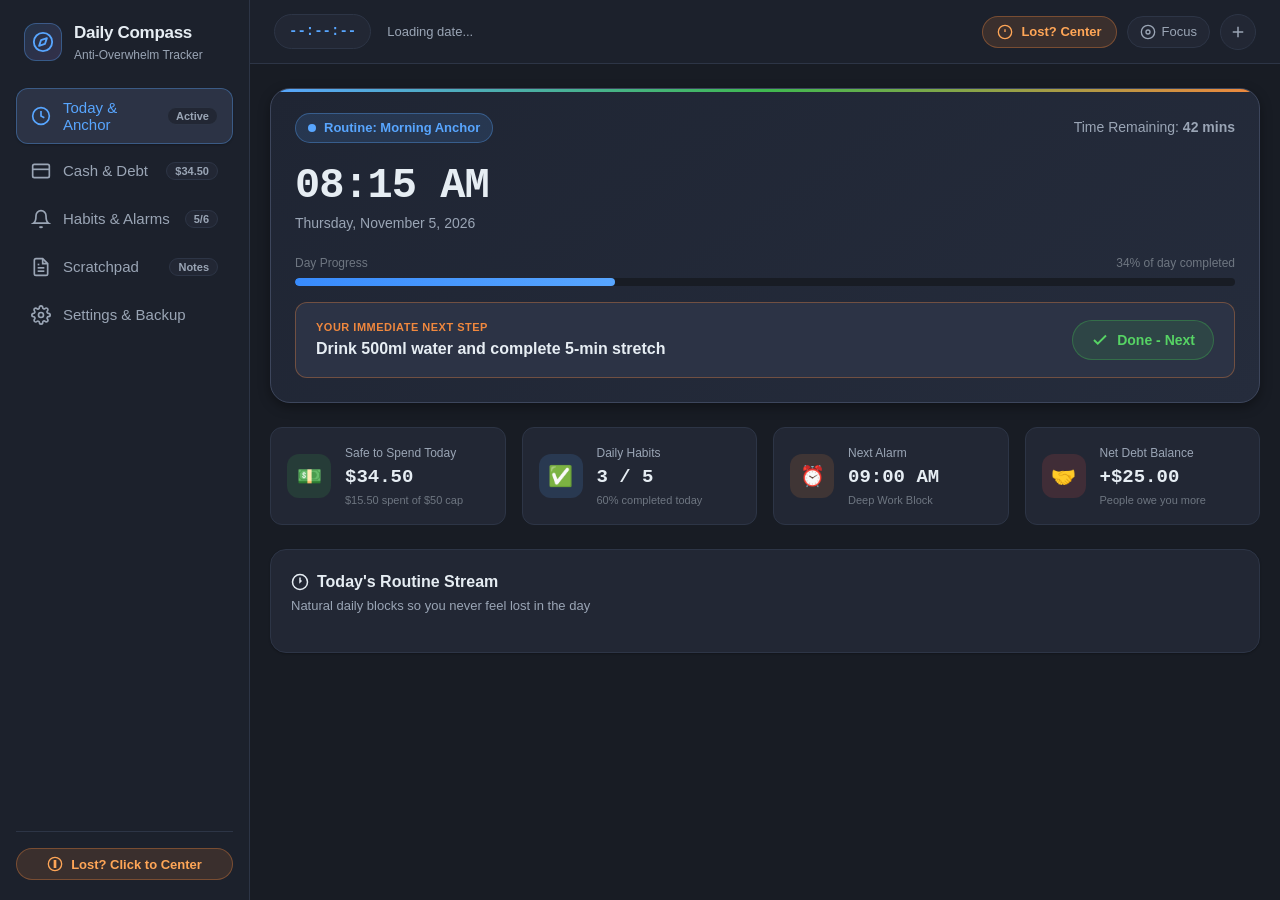
==== index.html @ 16abaff9 "feat(ui): complete Progressive Web App with Nordic Twilight design system and full life-domain track" ====
<!DOCTYPE html>
<html lang="en">
<head>
  <meta charset="UTF-8">
  <meta name="viewport" content="width=device-width, initial-scale=1.0, maximum-scale=1.0, user-scalable=no">
  <title>Daily Compass — All-in-One Life Tracker</title>
  <meta name="description" content="Calm, eye-friendly all-in-one daily tracker for alarms, cash flow, debt, routines, and focus grounding.">
  <meta name="theme-color" content="#181c24">
  <meta name="apple-mobile-web-app-capable" content="yes">
  <meta name="apple-mobile-web-app-status-bar-style" content="black-translucent">
  <link rel="manifest" href="manifest.json">
  <link rel="icon" type="image/svg+xml" href="icons/icon.svg">
  <link rel="stylesheet" href="css/styles.css">
</head>
<body>
  <div class="app-container">
    <!-- Desktop Sidebar -->
    <aside class="app-sidebar" id="sidebar">
      <div class="brand-section">
        <div class="brand-icon-wrapper">
          <svg width="22" height="22" viewBox="0 0 24 24" fill="none" stroke="currentColor" stroke-width="2" stroke-linecap="round" stroke-linejoin="round">
            <circle cx="12" cy="12" r="10"></circle>
            <polygon points="16.24 7.76 14.12 14.12 7.76 16.24 9.88 9.88 16.24 7.76"></polygon>
          </svg>
        </div>
        <div>
          <div class="brand-title">Daily Compass</div>
          <div class="brand-subtitle">Anti-Overwhelm Tracker</div>
        </div>
      </div>

      <nav class="nav-menu">
        <button class="nav-item active" data-view="today">
          <svg viewBox="0 0 24 24" fill="none" stroke="currentColor" stroke-width="2"><circle cx="12" cy="12" r="10"/><polyline points="12 6 12 12 16 14"/></svg>
          <span>Today & Anchor</span>
          <span class="nav-badge" id="sidebar-step-badge">Active</span>
        </button>
        <button class="nav-item" data-view="finance">
          <svg viewBox="0 0 24 24" fill="none" stroke="currentColor" stroke-width="2"><rect x="2" y="4" width="20" height="16" rx="2"/><line x1="2" y1="10" x2="22" y2="10"/></svg>
          <span>Cash & Debt</span>
          <span class="nav-badge" id="sidebar-safe-badge">$34.50</span>
        </button>
        <button class="nav-item" data-view="routines">
          <svg viewBox="0 0 24 24" fill="none" stroke="currentColor" stroke-width="2"><path d="M18 8A6 6 0 0 0 6 8c0 7-3 9-3 9h18s-3-2-3-9"/><path d="M13.73 21a2 2 0 0 1-3.46 0"/></svg>
          <span>Habits & Alarms</span>
          <span class="nav-badge" id="sidebar-habit-badge">5/6</span>
        </button>
        <button class="nav-item" data-view="scratchpad">
          <svg viewBox="0 0 24 24" fill="none" stroke="currentColor" stroke-width="2"><path d="M14 2H6a2 2 0 0 0-2 2v16a2 2 0 0 0 2 2h12a2 2 0 0 0 2-2V8z"/><polyline points="14 2 14 8 20 8"/><line x1="16" y1="13" x2="8" y2="13"/><line x1="16" y1="17" x2="8" y2="17"/><polyline points="10 9 9 9 8 9"/></svg>
          <span>Scratchpad</span>
          <span class="nav-badge" id="sidebar-notes-badge">Notes</span>
        </button>
        <button class="nav-item" data-view="settings">
          <svg viewBox="0 0 24 24" fill="none" stroke="currentColor" stroke-width="2"><circle cx="12" cy="12" r="3"/><path d="M19.4 15a1.65 1.65 0 0 0 .33 1.82l.06.06a2 2 0 0 1 0 2.83 2 2 0 0 1-2.83 0l-.06-.06a1.65 1.65 0 0 0-1.82-.33 1.65 1.65 0 0 0-1 1.51V21a2 2 0 0 1-2 2 2 2 0 0 1-2-2v-.09A1.65 1.65 0 0 0 9 19.4a1.65 1.65 0 0 0-1.82.33l-.06.06a2 2 0 0 1-2.83 0 2 2 0 0 1 0-2.83l.06-.06a1.65 1.65 0 0 0 .33-1.82 1.65 1.65 0 0 0-1.51-1H3a2 2 0 0 1-2-2 2 2 0 0 1 2-2h.09A1.65 1.65 0 0 0 4.6 9a1.65 1.65 0 0 0-.33-1.82l-.06-.06a2 2 0 0 1 0-2.83 2 2 0 0 1 2.83 0l.06.06a1.65 1.65 0 0 0 1.82.33H9a1.65 1.65 0 0 0 1-1.51V3a2 2 0 0 1 2-2 2 2 0 0 1 2 2v.09a1.65 1.65 0 0 0 1 1.51 1.65 1.65 0 0 0 1.82-.33l.06-.06a2 2 0 0 1 2.83 0 2 2 0 0 1 0 2.83l-.06.06a1.65 1.65 0 0 0-.33 1.82V9a1.65 1.65 0 0 0 1.51 1H21a2 2 0 0 1 2 2 2 2 0 0 1-2 2h-.09a1.65 1.65 0 0 0-1.51 1z"/></svg>
          <span>Settings & Backup</span>
        </button>
      </nav>

      <div class="sidebar-footer">
        <button class="btn-grounding" id="btn-sidebar-grounding" style="width: 100%; justify-content: center;">
          <svg width="16" height="16" viewBox="0 0 24 24" fill="none" stroke="currentColor" stroke-width="2"><path d="M12 2a10 10 0 1 0 10 10A10 10 0 0 0 12 2zm1 15h-2v-2h2zm0-4h-2V7h2z"/></svg>
          <span>Lost? Click to Center</span>
        </button>
      </div>
    </aside>

    <!-- Main Content App -->
    <main class="app-main">
      <!-- Persistent Top Header -->
      <header class="top-header">
        <div class="header-left">
          <div class="header-time-pill" id="header-time-clock">--:--:--</div>
          <span class="header-date-text" id="header-date-text">Loading date...</span>
        </div>

        <div class="header-actions">
          <!-- Emergency Grounding Trigger -->
          <button class="btn-grounding" id="btn-header-grounding" title="Feeling lost or overwhelmed? Click for instant calm and re-centering">
            <svg width="16" height="16" viewBox="0 0 24 24" fill="none" stroke="currentColor" stroke-width="2"><circle cx="12" cy="12" r="10"/><path d="M12 8v4"/><path d="M12 16h.01"/></svg>
            <span>Lost? Center</span>
          </button>

          <!-- Focus Mode Toggle -->
          <button class="btn-focus-toggle" id="btn-focus-toggle" title="Toggle Focus Mode (Press 'F')">
            <svg width="16" height="16" viewBox="0 0 24 24" fill="none" stroke="currentColor" stroke-width="2"><circle cx="12" cy="12" r="10"/><circle cx="12" cy="12" r="3"/></svg>
            <span id="focus-toggle-label">Focus</span>
          </button>

          <!-- Quick Capture Note Button -->
          <button class="btn-icon-action" id="btn-quick-note" title="Quick Brain Dump Note (Alt+N)">
            <svg width="18" height="18" viewBox="0 0 24 24" fill="none" stroke="currentColor" stroke-width="2"><line x1="12" y1="5" x2="12" y2="19"/><line x1="5" y1="12" x2="19" y2="12"/></svg>
          </button>
        </div>
      </header>

      <div class="content-wrapper">
        <!-- Exit Focus Mode Banner (Shown only in Focus Mode) -->
        <div class="focus-exit-banner" id="focus-exit-banner">
          <span>🎯 <strong>Focus Mode Active:</strong> Peripheral clutter hidden. Doing one thing at a time.</span>
          <button class="btn-secondary" id="btn-exit-focus" style="padding: 6px 14px; font-size: 12px;">Exit Focus (Esc)</button>
        </div>

        <!-- =================================================================
             VIEW 1: TODAY & THE CURRENT FOCUS ANCHOR ("Where Am I Now?")
             ================================================================= -->
        <section class="view-section active" id="view-today">
          <!-- The Master Anchor Hero Card -->
          <div class="anchor-hero-card">
            <div class="anchor-top-bar">
              <div class="anchor-status-chip">
                <span class="pulse-dot"></span>
                <span id="anchor-routine-chip">Routine: Morning Anchor</span>
              </div>
              <div class="anchor-routine-banner">
                Time Remaining: <strong id="anchor-time-remaining">42 mins</strong>
              </div>
            </div>

            <div class="anchor-time-block">
              <div class="hero-clock" id="hero-master-clock">08:15 AM</div>
              <div class="hero-date" id="hero-master-date">Thursday, November 5, 2026</div>
            </div>

            <!-- Day Progress Track -->
            <div class="day-progress-container">
              <div class="day-progress-header">
                <span>Day Progress</span>
                <span id="day-progress-percent">34% of day completed</span>
              </div>
              <div class="progress-track">
                <div class="progress-fill fill-sky" id="day-progress-bar" style="width: 34%;"></div>
              </div>
            </div>

            <!-- Single Immediate Action Step (Anti-Overwhelm Superpower) -->
            <div class="immediate-action-box">
              <div class="immediate-action-content">
                <div class="immediate-action-label">Your Immediate Next Step</div>
                <div class="immediate-action-text" id="anchor-immediate-task">Drink 500ml water and complete 5-min stretch</div>
              </div>
              <button class="btn-complete-step" id="btn-complete-immediate-step">
                <svg width="18" height="18" viewBox="0 0 24 24" fill="none" stroke="currentColor" stroke-width="2.5"><polyline points="20 6 9 17 4 12"/></svg>
                <span>Done - Next</span>
              </button>
            </div>
          </div>

          <!-- Quick Metrics Row -->
          <div class="quick-metrics-grid">
            <div class="metric-card">
              <div class="metric-icon-box" style="background: var(--accent-sage-bg); color: var(--accent-sage);">💵</div>
              <div class="metric-info">
                <div class="metric-label">Safe to Spend Today</div>
                <div class="metric-value" id="metric-safe-spend">$34.50</div>
                <div class="metric-sub" id="metric-spent-today">$15.50 spent of $50 cap</div>
              </div>
            </div>

            <div class="metric-card">
              <div class="metric-icon-box" style="background: var(--accent-sky-bg); color: var(--accent-sky);">✅</div>
              <div class="metric-info">
                <div class="metric-label">Daily Habits</div>
                <div class="metric-value" id="metric-habits-ratio">3 / 5</div>
                <div class="metric-sub">60% completed today</div>
              </div>
            </div>

            <div class="metric-card">
              <div class="metric-icon-box" style="background: var(--accent-amber-bg); color: var(--accent-amber);">⏰</div>
              <div class="metric-info">
                <div class="metric-label">Next Alarm</div>
                <div class="metric-value" id="metric-next-alarm">09:00 AM</div>
                <div class="metric-sub" id="metric-next-alarm-label">Deep Work Block</div>
              </div>
            </div>

            <div class="metric-card">
              <div class="metric-icon-box" style="background: var(--accent-rose-bg); color: var(--accent-rose);">🤝</div>
              <div class="metric-info">
                <div class="metric-label">Net Debt Balance</div>
                <div class="metric-value" id="metric-net-debt">+$25.00</div>
                <div class="metric-sub">People owe you more</div>
              </div>
            </div>
          </div>

          <!-- Routine Blocks Stream -->
          <div class="card">
            <div class="card-header">
              <div>
                <div class="card-title">
                  <svg width="18" height="18" viewBox="0 0 24 24" fill="none" stroke="currentColor" stroke-width="2"><circle cx="12" cy="12" r="10"/><polyline points="12 6 12 12 14 10"/></svg>
                  <span>Today's Routine Stream</span>
                </div>
                <div class="card-subtitle">Natural daily blocks so you never feel lost in the day</div>
              </div>
            </div>
            <div class="timeline-stream" id="today-routine-stream">
              <!-- Dynamically populated from routines store -->
            </div>
          </div>
        </section>

        <!-- =================================================================
             VIEW 2: CASH FLOW & DEBT TRACKER
             ================================================================= -->
        <section class="view-section" id="view-finance">
          <!-- Daily Budget Hero Card -->
          <div class="budget-hero">
            <div class="card-header">
              <div>
                <div class="card-title">Daily Cash Compass</div>
                <div class="card-subtitle">Gentle daily spending discipline without complex spreadsheets</div>
              </div>
              <button class="btn-primary" id="btn-open-add-tx" style="padding: 8px 16px; font-size: 13px;">+ Log Expense / Income</button>
            </div>

            <div class="budget-stats-row">
              <div class="budget-stat-item">
                <span class="budget-stat-label">Daily Budget Limit</span>
                <span class="budget-stat-num" id="stat-daily-limit">$50.00</span>
              </div>
              <div class="budget-stat-item">
                <span class="budget-stat-label">Spent Today</span>
                <span class="budget-stat-num" style="color: var(--accent-rose-soft);" id="stat-today-spent">$15.50</span>
              </div>
              <div class="budget-stat-item">
                <span class="budget-stat-label">Safe-to-Spend Left</span>
                <span class="budget-stat-num" style="color: var(--accent-sage-soft);" id="stat-safe-left">$34.50</span>
              </div>
            </div>

            <!-- Spending Progress Bar -->
            <div class="progress-track">
              <div class="progress-fill fill-sage" id="budget-progress-fill" style="width: 31%;"></div>
            </div>

            <!-- Quick Tap Expense Pills -->
            <div class="quick-tap-section">
              <div class="quick-tap-title">⚡ 1-Tap Quick Expense Log:</div>
              <div class="quick-tap-pills" id="quick-expense-pills">
                <button class="pill-expense" data-amt="2.50" data-cat="Coffee" data-icon="☕">☕ $2.50 Coffee</button>
                <button class="pill-expense" data-amt="5.00" data-cat="Transit" data-icon="🚌">🚌 $5.00 Transit</button>
                <button class="pill-expense" data-amt="12.00" data-cat="Food" data-icon="🍔">🍔 $12.00 Meal</button>
                <button class="pill-expense" data-amt="20.00" data-cat="Groceries" data-icon="🛒">🛒 $20.00 Groceries</button>
                <button class="pill-expense" data-amt="7.50" data-cat="Snack" data-icon="🥪">🥪 $7.50 Snack</button>
              </div>
            </div>
          </div>

          <!-- Cash Transactions Ledger -->
          <div class="card">
            <div class="card-header">
              <div class="card-title">Recent Cash Transactions</div>
              <div style="display: flex; gap: 8px;">
                <button class="btn-secondary active" id="filter-tx-all" style="padding: 4px 12px; font-size: 12px;">All</button>
                <button class="btn-secondary" id="filter-tx-expense" style="padding: 4px 12px; font-size: 12px;">Expenses</button>
                <button class="btn-secondary" id="filter-tx-income" style="padding: 4px 12px; font-size: 12px;">Income</button>
              </div>
            </div>
            <div class="tx-list" id="transactions-list">
              <!-- Rendered dynamically -->
            </div>
          </div>

          <!-- Debt & Credit Section ("Who Owes Who?") -->
          <div class="card">
            <div class="card-header">
              <div>
                <div class="card-title">Debt & Credit Ledger ("Who Owes Who?")</div>
                <div class="card-subtitle">Keep peace of mind with friends, family, and bills</div>
              </div>
              <button class="btn-primary" id="btn-open-add-debt" style="padding: 8px 16px; font-size: 13px;">+ Add Record</button>
            </div>

            <!-- Debt Tabs -->
            <div class="debt-tabs">
              <button class="debt-tab active" data-debt-type="they_owe_me" id="tab-debt-lent">They Owe Me (Lent)</button>
              <button class="debt-tab" data-debt-type="i_owe_them" id="tab-debt-borrowed">I Owe Them (Borrowed)</button>
            </div>

            <!-- Debt Summary -->
            <div class="debt-summary-card">
              <div>
                <div class="metric-label">Total Lent to Others</div>
                <div class="metric-value" style="color: var(--accent-sage-soft);" id="summary-total-lent">$65.00</div>
              </div>
              <div>
                <div class="metric-label">Total You Owe</div>
                <div class="metric-value" style="color: var(--accent-rose-soft);" id="summary-total-borrowed">$40.00</div>
              </div>
              <div>
                <div class="metric-label">Net Balance</div>
                <div class="metric-value" style="color: var(--accent-sky);" id="summary-net-debt">+$25.00</div>
              </div>
            </div>

            <!-- Debt Grid -->
            <div class="debt-grid" id="debt-cards-grid">
              <!-- Rendered dynamically -->
            </div>
          </div>
        </section>

        <!-- =================================================================
             VIEW 3: HABITS & ALARMS
             ================================================================= -->
        <section class="view-section" id="view-routines">
          <!-- Daily Habits Section -->
          <div class="card">
            <div class="card-header">
              <div>
                <div class="card-title">Daily Habits & Micro-Checklist</div>
                <div class="card-subtitle">Gentle streaks with streak-shields. No shame for missed days.</div>
              </div>
              <button class="btn-primary" id="btn-open-add-habit" style="padding: 8px 16px; font-size: 13px;">+ New Habit</button>
            </div>
            <div class="habit-grid" id="habits-list-grid">
              <!-- Rendered dynamically -->
            </div>
          </div>

          <!-- Alarms Section -->
          <div class="card">
            <div class="card-header">
              <div>
                <div class="card-title">Alarms & Gentle Chimes</div>
                <div class="card-subtitle">Synthesized Web Audio (432Hz Zen Bowl, Triad, Bell). Zero external audio files.</div>
              </div>
              <button class="btn-primary" id="btn-open-add-alarm" style="padding: 8px 16px; font-size: 13px;">+ New Alarm</button>
            </div>
            <div class="alarm-list" id="alarms-list-container">
              <!-- Rendered dynamically -->
            </div>
          </div>
        </section>

        <!-- =================================================================
             VIEW 4: SCRATCHPAD / BRAIN DUMP
             ================================================================= -->
        <section class="view-section" id="view-scratchpad">
          <div class="scratchpad-quick-box">
            <textarea class="scratchpad-textarea" id="scratchpad-input" placeholder="Got a random thought, task, or thing to buy? Type it here so you don't lose it..."></textarea>
            <div class="scratchpad-footer">
              <div class="form-group" style="flex-direction: row; align-items: center; gap: 8px;">
                <span class="form-label">Tag:</span>
                <select class="form-select" id="scratchpad-tag-select" style="padding: 6px 12px; font-size: 13px;">
                  <option value="To-Do">To-Do</option>
                  <option value="Idea">Idea</option>
                  <option value="To-Buy">To-Buy</option>
                  <option value="Thought">Thought</option>
                  <option value="Later">Later</option>
                </select>
              </div>
              <button class="btn-primary" id="btn-save-scratchpad" style="padding: 8px 18px; font-size: 13px;">Save Thought</button>
            </div>
          </div>

          <!-- Tag Filters -->
          <div class="scratch-tags-filter" id="scratch-tag-filters">
            <button class="tag-filter-pill active" data-tag="All">All Notes</button>
            <button class="tag-filter-pill" data-tag="To-Do">To-Do</button>
            <button class="tag-filter-pill" data-tag="Idea">Idea</button>
            <button class="tag-filter-pill" data-tag="To-Buy">To-Buy</button>
            <button class="tag-filter-pill" data-tag="Thought">Thought</button>
            <button class="tag-filter-pill" data-tag="Later">Later</button>
          </div>

          <!-- Notes Grid -->
          <div class="scratchpad-grid" id="scratchpad-notes-grid">
            <!-- Rendered dynamically -->
          </div>
        </section>

        <!-- =================================================================
             VIEW 5: SETTINGS & BACKUP
             ================================================================= -->
        <section class="view-section" id="view-settings">
          <div class="card">
            <div class="card-header">
              <div class="card-title">Preferences & Ergonomics</div>
            </div>

            <div style="display: grid; grid-template-columns: repeat(auto-fit, minmax(240px, 1fr)); gap: 16px;">
              <div class="form-group">
                <label class="form-label">Currency Symbol</label>
                <select class="form-select" id="pref-currency">
                  <option value="$">USD ($)</option>
                  <option value="₱">PHP (₱)</option>
                  <option value="€">EUR (€)</option>
                  <option value="£">GBP (£)</option>
                  <option value="¥">JPY (¥)</option>
                  <option value="C$">CAD (C$)</option>
                  <option value="A$">AUD (A$)</option>
                </select>
              </div>

              <div class="form-group">
                <label class="form-label">Time Clock Format</label>
                <select class="form-select" id="pref-time-format">
                  <option value="12h">12-Hour (AM / PM)</option>
                  <option value="24h">24-Hour (Military / European)</option>
                </select>
              </div>

              <div class="form-group">
                <label class="form-label">Daily Budget Cap</label>
                <input type="number" step="1" min="1" class="form-input" id="pref-budget-cap" value="50">
              </div>

              <div class="form-group">
                <label class="form-label">Default Alarm Chime</label>
                <select class="form-select" id="pref-sound-preset">
                  <option value="zen-bowl">Zen Singing Bowl (432 Hz)</option>
                  <option value="gentle-triad">Gentle Major Triad (C5-E5-G5)</option>
                  <option value="attentive-bell">Attentive Bell (880 Hz)</option>
                  <option value="micro-tick">Micro Woodblock Tick</option>
                </select>
              </div>
            </div>
          </div>

          <!-- Sound Synthesizer Preview Board -->
          <div class="card">
            <div class="card-header">
              <div class="card-title">Synthesizer Soundboard Preview</div>
              <div class="card-subtitle">Click to test browser-synthesized sounds</div>
            </div>
            <div style="display: flex; flex-wrap: wrap; gap: 10px;">
              <button class="btn-secondary" id="preview-zen-bowl">🧘 Test Zen Bowl</button>
              <button class="btn-secondary" id="preview-triad">🎵 Test Major Triad</button>
              <button class="btn-secondary" id="preview-bell">🔔 Test Attentive Bell</button>
              <button class="btn-secondary" id="preview-tick">🪵 Test Micro Tick</button>
            </div>
          </div>

          <!-- Data Portability & Backup -->
          <div class="card">
            <div class="card-header">
              <div class="card-title">Data Backup, Portability & Reset</div>
              <div class="card-subtitle">100% private. Your data stays in your browser.</div>
            </div>

            <div style="display: flex; flex-wrap: wrap; gap: 12px;">
              <button class="btn-primary" id="btn-export-backup">
                <svg width="16" height="16" viewBox="0 0 24 24" fill="none" stroke="currentColor" stroke-width="2" style="display: inline-block; vertical-align: middle; margin-right: 6px;"><path d="M21 15v4a2 2 0 0 1-2 2H5a2 2 0 0 1-2-2v-4"/><polyline points="7 10 12 15 17 10"/><line x1="12" y1="15" x2="12" y2="3"/></svg>
                <span>Export Backup (JSON)</span>
              </button>

              <label class="btn-secondary" style="cursor: pointer; display: inline-flex; align-items: center;">
                <svg width="16" height="16" viewBox="0 0 24 24" fill="none" stroke="currentColor" stroke-width="2" style="margin-right: 6px;"><path d="M21 15v4a2 2 0 0 1-2 2H5a2 2 0 0 1-2-2v-4"/><polyline points="17 8 12 3 7 8"/><line x1="12" y1="3" x2="12" y2="15"/></svg>
                <span>Import Backup</span>
                <input type="file" id="file-import-backup" accept=".json" style="display: none;">
              </label>

              <button class="btn-secondary" id="btn-load-sample-data">Load Sample Data</button>
              <button class="btn-danger" id="btn-reset-data">Reset All Data</button>
            </div>
          </div>

          <!-- GitHub Pages & PWA Info -->
          <div class="card" style="border-color: var(--accent-sky-border); background: var(--accent-sky-bg);">
            <div class="card-title" style="color: var(--accent-sky);">🚀 GitHub Pages & Mobile PWA Ready</div>
            <div style="font-size: 13px; color: var(--text-secondary); margin-top: 6px;">
              This app is completely serverless and requires zero build tools. You can push this folder directly to any GitHub repository and enable GitHub Pages under <strong>Settings &gt; Pages</strong> to use it at <code>https://yourusername.github.io/daily-tracker</code>. On mobile Safari or Chrome, tap <strong>"Add to Home Screen"</strong> to use it as a native offline app!
            </div>
          </div>
        </section>
      </div>
    </main>

    <!-- Mobile Bottom Floating Navigation Dock -->
    <nav class="mobile-nav-dock" id="mobile-dock">
      <button class="mobile-dock-btn active" data-view="today">
        <svg viewBox="0 0 24 24" fill="none" stroke="currentColor" stroke-width="2"><circle cx="12" cy="12" r="10"/><polyline points="12 6 12 12 16 14"/></svg>
        <span>Today</span>
      </button>
      <button class="mobile-dock-btn" data-view="finance">
        <svg viewBox="0 0 24 24" fill="none" stroke="currentColor" stroke-width="2"><rect x="2" y="4" width="20" height="16" rx="2"/><line x1="2" y1="10" x2="22" y2="10"/></svg>
        <span>Cash</span>
      </button>
      <button class="mobile-dock-btn" data-view="routines">
        <svg viewBox="0 0 24 24" fill="none" stroke="currentColor" stroke-width="2"><path d="M18 8A6 6 0 0 0 6 8c0 7-3 9-3 9h18s-3-2-3-9"/><path d="M13.73 21a2 2 0 0 1-3.46 0"/></svg>
        <span>Habits</span>
      </button>
      <button class="mobile-dock-btn" data-view="scratchpad">
        <svg viewBox="0 0 24 24" fill="none" stroke="currentColor" stroke-width="2"><path d="M14 2H6a2 2 0 0 0-2 2v16a2 2 0 0 0 2 2h12a2 2 0 0 0 2-2V8z"/><polyline points="14 2 14 8 20 8"/></svg>
        <span>Notes</span>
      </button>
      <button class="mobile-dock-btn" data-view="settings">
        <svg viewBox="0 0 24 24" fill="none" stroke="currentColor" stroke-width="2"><circle cx="12" cy="12" r="3"/><path d="M19.4 15a1.65 1.65 0 0 0 .33 1.82l.06.06a2 2 0 0 1 0 2.83 2 2 0 0 1-2.83 0l-.06-.06a1.65 1.65 0 0 0-1.82-.33 1.65 1.65 0 0 0-1 1.51V21a2 2 0 0 1-2 2 2 2 0 0 1-2-2v-.09A1.65 1.65 0 0 0 9 19.4a1.65 1.65 0 0 0-1.82.33l-.06.06a2 2 0 0 1-2.83 0 2 2 0 0 1 0-2.83l.06-.06a1.65 1.65 0 0 0 .33-1.82 1.65 1.65 0 0 0-1.51-1H3a2 2 0 0 1-2-2 2 2 0 0 1 2-2h.09A1.65 1.65 0 0 0 4.6 9a1.65 1.65 0 0 0-.33-1.82l-.06-.06a2 2 0 0 1 0-2.83 2 2 0 0 1 2.83 0l.06.06a1.65 1.65 0 0 0 1.82.33H9a1.65 1.65 0 0 0 1-1.51V3a2 2 0 0 1 2-2 2 2 0 0 1 2 2v.09a1.65 1.65 0 0 0 1 1.51 1.65 1.65 0 0 0 1.82-.33l.06-.06a2 2 0 0 1 2.83 0 2 2 0 0 1 0 2.83l-.06.06a1.65 1.65 0 0 0-.33 1.82V9a1.65 1.65 0 0 0 1.51 1H21a2 2 0 0 1 2 2 2 2 0 0 1-2 2h-.09a1.65 1.65 0 0 0-1.51 1z"/></svg>
        <span>Settings</span>
      </button>
    </nav>
  </div>

  <!-- =========================================================================
       MODALS & DIALOGS
       ========================================================================= -->

  <!-- 1. Grounding Engine / "Lost? Click to Center" Modal -->
  <div class="modal-backdrop" id="modal-grounding">
    <div class="modal-container">
      <div class="card-header" style="margin-bottom: 0;">
        <div class="card-title" style="color: var(--accent-amber);">🧘 Grounding & Re-Centering</div>
        <button class="btn-icon-action" id="btn-close-grounding">&times;</button>
      </div>

      <!-- 4-7-8 Breathing Circle -->
      <div class="breathing-box">
        <div class="breathing-circle-outer">
          <div class="breathing-circle-inner" id="breathing-instruction">Breathe In</div>
        </div>
      </div>

      <div class="grounding-reassurance" id="grounding-reassurance-text">
        Take a gentle breath. You are safe, and everything is under control.<br>
        <strong id="grounding-date-indicator">Thursday, Nov 5</strong> &bull; You have accomplished tasks today.
      </div>

      <div class="grounding-actions-list">
        <button class="btn-grounding-choice" id="btn-ground-breather">
          <div>
            <div>⏳ Give Me a 15-Minute Breather</div>
            <div style="font-size: 12px; color: var(--text-secondary); font-weight: normal;">Temporarily pause alarms and extend current block</div>
          </div>
          <span>&rarr;</span>
        </button>

        <button class="btn-grounding-choice" id="btn-ground-catchup">
          <div>
            <div>⚡ Catch Up Schedule to Now</div>
            <div style="font-size: 12px; color: var(--text-secondary); font-weight: normal;">Forget what fell behind and jump straight to the current hour</div>
          </div>
          <span>&rarr;</span>
        </button>

        <button class="btn-grounding-choice" id="btn-ground-rest">
          <div>
            <div>🌿 Enable Rest / Low-Energy Mode</div>
            <div style="font-size: 12px; color: var(--text-secondary); font-weight: normal;">Hide demanding routines and show only basic self-care</div>
          </div>
          <span>&rarr;</span>
        </button>
      </div>
    </div>
  </div>

  <!-- 2. Alarm Ringing Audio & Visual Overlay -->
  <div class="modal-backdrop" id="modal-alarm-ringing">
    <div class="modal-container alarm-ringing-card">
      <div class="ringing-icon">⏰</div>
      <h2 style="font-size: 26px; font-weight: 700; color: var(--accent-amber);" id="ringing-alarm-time">07:00 AM</h2>
      <p style="font-size: 17px; font-weight: 600;" id="ringing-alarm-label">Morning Wakeup</p>
      <p style="font-size: 13px; color: var(--text-secondary);">Playing gentle synthesized chime...</p>

      <div style="display: flex; flex-direction: column; gap: 12px; margin-top: 16px;">
        <button class="btn-primary" id="btn-dismiss-alarm" style="padding: 14px; font-size: 16px; background-color: var(--accent-sage);">
          ✓ I am Awake / Dismiss
        </button>

        <div style="display: flex; gap: 8px; justify-content: center;">
          <button class="btn-secondary" id="btn-snooze-5">Snooze +5m</button>
          <button class="btn-secondary" id="btn-snooze-10">Snooze +10m</button>
          <button class="btn-secondary" id="btn-snooze-15">Snooze +15m</button>
        </div>
      </div>
    </div>
  </div>

  <!-- 3. Add / Edit Cash Transaction Modal -->
  <div class="modal-backdrop" id="modal-transaction">
    <div class="modal-container">
      <div class="card-header">
        <div class="card-title">Log Cash Transaction</div>
        <button class="btn-icon-action" id="btn-close-tx">&times;</button>
      </div>
      <form id="form-transaction" style="display: flex; flex-direction: column; gap: 14px;">
        <div class="form-group">
          <label class="form-label">Type</label>
          <div style="display: flex; gap: 10px;">
            <label style="flex: 1; display: flex; align-items: center; gap: 6px; padding: 10px; background: var(--bg-canvas); border-radius: var(--radius-md); border: 1px solid var(--border-subtle); cursor: pointer;">
              <input type="radio" name="tx-type" value="expense" checked> Expense
            </label>
            <label style="flex: 1; display: flex; align-items: center; gap: 6px; padding: 10px; background: var(--bg-canvas); border-radius: var(--radius-md); border: 1px solid var(--border-subtle); cursor: pointer;">
              <input type="radio" name="tx-type" value="income"> Income
            </label>
          </div>
        </div>

        <div class="form-group">
          <label class="form-label">Amount</label>
          <input type="number" step="0.01" min="0.01" required class="form-input" id="tx-amount" placeholder="0.00">
        </div>

        <div class="form-group">
          <label class="form-label">Category</label>
          <select class="form-select" id="tx-category">
            <option value="Food">Food 🍔</option>
            <option value="Coffee">Coffee ☕</option>
            <option value="Groceries">Groceries 🛒</option>
            <option value="Transit">Transit 🚌</option>
            <option value="Health">Health 💊</option>
            <option value="Bills">Bills 💡</option>
            <option value="Income">Salary / Income 💰</option>
            <option value="Misc">Misc 🎁</option>
          </select>
        </div>

        <div class="form-group">
          <label class="form-label">Note / Description (Optional)</label>
          <input type="text" class="form-input" id="tx-note" placeholder="e.g. Lunch with team">
        </div>

        <div style="display: flex; justify-content: flex-end; gap: 10px; margin-top: 10px;">
          <button type="button" class="btn-secondary" id="btn-cancel-tx">Cancel</button>
          <button type="submit" class="btn-primary">Save Transaction</button>
        </div>
      </form>
    </div>
  </div>

  <!-- 4. Add / Edit Debt Record Modal -->
  <div class="modal-backdrop" id="modal-debt">
    <div class="modal-container">
      <div class="card-header">
        <div class="card-title">Add Debt or Loan Record</div>
        <button class="btn-icon-action" id="btn-close-debt">&times;</button>
      </div>
      <form id="form-debt" style="display: flex; flex-direction: column; gap: 14px;">
        <div class="form-group">
          <label class="form-label">Direction</label>
          <div style="display: flex; gap: 10px;">
            <label style="flex: 1; display: flex; align-items: center; gap: 6px; padding: 10px; background: var(--bg-canvas); border-radius: var(--radius-md); border: 1px solid var(--border-subtle); cursor: pointer;">
              <input type="radio" name="debt-direction" value="they_owe_me" checked> They Owe Me (Lent)
            </label>
            <label style="flex: 1; display: flex; align-items: center; gap: 6px; padding: 10px; background: var(--bg-canvas); border-radius: var(--radius-md); border: 1px solid var(--border-subtle); cursor: pointer;">
              <input type="radio" name="debt-direction" value="i_owe_them"> I Owe Them (Borrowed)
            </label>
          </div>
        </div>

        <div class="form-group">
          <label class="form-label">Person Name</label>
          <input type="text" required class="form-input" id="debt-person" placeholder="e.g. Sarah Connor">
        </div>

        <div class="form-group">
          <label class="form-label">Total Amount</label>
          <input type="number" step="0.01" min="0.01" required class="form-input" id="debt-amount" placeholder="0.00">
        </div>

        <div class="form-group">
          <label class="form-label">Due Date (Optional)</label>
          <input type="date" class="form-input" id="debt-due-date">
        </div>

        <div class="form-group">
          <label class="form-label">Note / Reason</label>
          <input type="text" class="form-input" id="debt-note" placeholder="e.g. Dinner bill split">
        </div>

        <div style="display: flex; justify-content: flex-end; gap: 10px; margin-top: 10px;">
          <button type="button" class="btn-secondary" id="btn-cancel-debt">Cancel</button>
          <button type="submit" class="btn-primary">Save Debt Record</button>
        </div>
      </form>
    </div>
  </div>

  <!-- 5. Settle / Pay Debt Modal -->
  <div class="modal-backdrop" id="modal-settle-debt">
    <div class="modal-container">
      <div class="card-header">
        <div class="card-title">Log Payment / Settle Debt</div>
        <button class="btn-icon-action" id="btn-close-settle">&times;</button>
      </div>
      <form id="form-settle-debt" style="display: flex; flex-direction: column; gap: 14px;">
        <input type="hidden" id="settle-debt-id">
        <div>
          <div style="font-size: 16px; font-weight: 600;" id="settle-debt-person">Sarah</div>
          <div style="font-size: 13px; color: var(--text-secondary);" id="settle-debt-remaining">Remaining: $45.00</div>
        </div>

        <div class="form-group">
          <label class="form-label">Payment Amount</label>
          <input type="number" step="0.01" min="0.01" required class="form-input" id="settle-amount" placeholder="0.00">
        </div>

        <div style="display: flex; justify-content: flex-end; gap: 10px; margin-top: 10px;">
          <button type="button" class="btn-secondary" id="btn-cancel-settle">Cancel</button>
          <button type="submit" class="btn-primary">Confirm Payment</button>
        </div>
      </form>
    </div>
  </div>

  <!-- 6. Add / Edit Alarm Modal -->
  <div class="modal-backdrop" id="modal-alarm">
    <div class="modal-container">
      <div class="card-header">
        <div class="card-title">Add Alarm</div>
        <button class="btn-icon-action" id="btn-close-alarm">&times;</button>
      </div>
      <form id="form-alarm" style="display: flex; flex-direction: column; gap: 14px;">
        <div class="form-group">
          <label class="form-label">Alarm Time</label>
          <input type="time" required class="form-input" id="alarm-time" value="08:00">
        </div>

        <div class="form-group">
          <label class="form-label">Label</label>
          <input type="text" required class="form-input" id="alarm-label" placeholder="e.g. Afternoon Focus Session">
        </div>

        <div class="form-group">
          <label class="form-label">Sound Chime</label>
          <select class="form-select" id="alarm-sound">
            <option value="zen-bowl">Zen Singing Bowl (432 Hz)</option>
            <option value="gentle-triad">Gentle Major Triad (C5-E5-G5)</option>
            <option value="attentive-bell">Attentive Bell (880 Hz)</option>
            <option value="micro-tick">Micro Tick</option>
          </select>
        </div>

        <div style="display: flex; justify-content: flex-end; gap: 10px; margin-top: 10px;">
          <button type="button" class="btn-secondary" id="btn-cancel-alarm">Cancel</button>
          <button type="submit" class="btn-primary">Save Alarm</button>
        </div>
      </form>
    </div>
  </div>

  <!-- 7. Add / Edit Habit Modal -->
  <div class="modal-backdrop" id="modal-habit">
    <div class="modal-container">
      <div class="card-header">
        <div class="card-title">Add New Daily Habit</div>
        <button class="btn-icon-action" id="btn-close-habit">&times;</button>
      </div>
      <form id="form-habit" style="display: flex; flex-direction: column; gap: 14px;">
        <div class="form-group">
          <label class="form-label">Habit Name</label>
          <input type="text" required class="form-input" id="habit-name" placeholder="e.g. 10-Minute Evening Reading">
        </div>

        <div class="form-group">
          <label class="form-label">Icon / Emoji</label>
          <input type="text" maxlength="4" class="form-input" id="habit-icon" value="✨">
        </div>

        <div class="form-group">
          <label class="form-label">Time of Day</label>
          <select class="form-select" id="habit-time-of-day">
            <option value="morning">Morning 🌅</option>
            <option value="afternoon">Afternoon ☀️</option>
            <option value="evening">Evening 🌙</option>
            <option value="anytime">Anytime ⚡</option>
          </select>
        </div>

        <div style="display: flex; justify-content: flex-end; gap: 10px; margin-top: 10px;">
          <button type="button" class="btn-secondary" id="btn-cancel-habit">Cancel</button>
          <button type="submit" class="btn-primary">Save Habit</button>
        </div>
      </form>
    </div>
  </div>

  <!-- App Scripts -->
  <script type="module" src="js/store.js"></script>
  <script type="module" src="js/audio.js"></script>
  <script type="module" src="js/app.js"></script>
</body>
</html>
---- css/styles.css ----
/* ==========================================================================
   DAILY COMPASS - NORDIC TWILIGHT DESIGN SYSTEM (css/styles.css)
   Calm, eye-friendly, distraction-free ergonomics for Web & Mobile
   ========================================================================== */

:root {
  /* --- Canvas & Surfaces (Warm Navy-Slate Base) --- */
  --bg-canvas: #181c24;
  --bg-canvas-subtle: #1c212c;
  --bg-card: #222734;
  --bg-card-hover: #272d3c;
  --bg-card-elevated: #2c3345;
  --bg-card-overlay: rgba(18, 22, 30, 0.82);

  /* --- Borders & Dividers --- */
  --border-subtle: #2d3546;
  --border-muted: #3d465c;
  --border-accent: #58a6ff;

  /* --- Text & Content Contrast (WCAG AAA compliant) --- */
  --text-primary: #e6edf3;
  --text-secondary: #9aa5b5;
  --text-muted: #6e7681;
  --text-disabled: #484f58;
  --text-inverse: #0d1117;

  /* --- Calming Accent Palette --- */
  --accent-sage: #3fb950;
  --accent-sage-soft: #56d364;
  --accent-sage-bg: rgba(63, 185, 80, 0.14);
  --accent-sage-border: rgba(63, 185, 80, 0.35);

  --accent-sky: #58a6ff;
  --accent-sky-soft: #79c0ff;
  --accent-sky-bg: rgba(88, 166, 255, 0.14);
  --accent-sky-border: rgba(88, 166, 255, 0.35);

  --accent-amber: #f0883e;
  --accent-amber-soft: #ffa657;
  --accent-amber-bg: rgba(240, 136, 62, 0.14);
  --accent-amber-border: rgba(240, 136, 62, 0.35);

  --accent-rose: #f85149;
  --accent-rose-soft: #ff7b72;
  --accent-rose-bg: rgba(248, 81, 73, 0.14);
  --accent-rose-border: rgba(248, 81, 73, 0.35);

  --accent-violet: #bc8cff;
  --accent-violet-bg: rgba(188, 140, 255, 0.14);
  --accent-violet-border: rgba(188, 140, 255, 0.35);

  /* --- Typography & Spacing --- */
  --font-sans: -apple-system, BlinkMacSystemFont, "Segoe UI", Roboto, Helvetica, Arial, sans-serif;
  --font-mono: "SF Mono", "JetBrains Mono", Consolas, "Liberation Mono", Menlo, monospace;
  
  --radius-sm: 8px;
  --radius-md: 12px;
  --radius-lg: 16px;
  --radius-xl: 20px;
  --radius-full: 9999px;

  --shadow-sm: 0 1px 2px rgba(0, 0, 0, 0.25);
  --shadow-md: 0 4px 12px rgba(0, 0, 0, 0.35);
  --shadow-lg: 0 8px 24px rgba(0, 0, 0, 0.45);
  --shadow-glow-sky: 0 0 20px rgba(88, 166, 255, 0.25);
  --shadow-glow-amber: 0 0 20px rgba(240, 136, 62, 0.25);

  --transition-fast: 150ms cubic-bezier(0.4, 0, 0.2, 1);
  --transition-normal: 250ms cubic-bezier(0.4, 0, 0.2, 1);
}

/* Base Reset & Layout */
*, *::before, *::after {
  box-sizing: border-box;
  margin: 0;
  padding: 0;
  -webkit-tap-highlight-color: transparent;
}

html, body {
  width: 100%;
  height: 100%;
  background-color: var(--bg-canvas);
  color: var(--text-primary);
  font-family: var(--font-sans);
  font-size: 15px;
  line-height: 1.5;
  overflow-x: hidden;
  -webkit-font-smoothing: antialiased;
}

button, input, select, textarea {
  font-family: inherit;
  font-size: inherit;
  color: inherit;
}

/* Custom Scrollbars */
::-webkit-scrollbar {
  width: 8px;
  height: 8px;
}
::-webkit-scrollbar-track {
  background: var(--bg-canvas);
}
::-webkit-scrollbar-thumb {
  background: var(--border-muted);
  border-radius: var(--radius-full);
}
::-webkit-scrollbar-thumb:hover {
  background: var(--text-muted);
}

/* App Shell Structure */
.app-container {
  display: flex;
  min-height: 100vh;
  width: 100%;
  background-color: var(--bg-canvas);
  position: relative;
}

/* Sidebar (Desktop) */
.app-sidebar {
  width: 250px;
  background-color: var(--bg-canvas-subtle);
  border-right: 1px solid var(--border-subtle);
  display: flex;
  flex-direction: column;
  flex-shrink: 0;
  position: sticky;
  top: 0;
  height: 100vh;
  padding: 20px 16px;
  z-index: 40;
}

.brand-section {
  display: flex;
  align-items: center;
  gap: 12px;
  margin-bottom: 24px;
  padding: 0 8px;
}

.brand-icon-wrapper {
  width: 38px;
  height: 38px;
  border-radius: var(--radius-md);
  background: linear-gradient(135deg, var(--accent-sky-bg), var(--accent-violet-bg));
  border: 1px solid var(--accent-sky-border);
  display: flex;
  align-items: center;
  justify-content: center;
  color: var(--accent-sky);
}

.brand-title {
  font-size: 17px;
  font-weight: 700;
  letter-spacing: -0.3px;
  color: var(--text-primary);
}

.brand-subtitle {
  font-size: 12px;
  color: var(--text-secondary);
}

.nav-menu {
  display: flex;
  flex-direction: column;
  gap: 6px;
  flex: 1;
}

.nav-item {
  display: flex;
  align-items: center;
  gap: 12px;
  padding: 10px 14px;
  border-radius: var(--radius-md);
  color: var(--text-secondary);
  background: transparent;
  border: 1px solid transparent;
  cursor: pointer;
  transition: all var(--transition-fast);
  text-align: left;
  font-weight: 500;
}

.nav-item:hover {
  background-color: var(--bg-card);
  color: var(--text-primary);
}

.nav-item.active {
  background-color: var(--bg-card-elevated);
  color: var(--accent-sky);
  border-color: var(--accent-sky-border);
  box-shadow: var(--shadow-sm);
}

.nav-item svg {
  width: 20px;
  height: 20px;
  flex-shrink: 0;
}

.nav-badge {
  margin-left: auto;
  font-size: 11px;
  font-weight: 600;
  padding: 2px 8px;
  border-radius: var(--radius-full);
  background: var(--bg-card);
  color: var(--text-secondary);
  border: 1px solid var(--border-subtle);
}

.sidebar-footer {
  margin-top: auto;
  padding-top: 16px;
  border-top: 1px solid var(--border-subtle);
  display: flex;
  flex-direction: column;
  gap: 10px;
}

/* Main Content Area */
.app-main {
  flex: 1;
  display: flex;
  flex-direction: column;
  min-width: 0;
  padding-bottom: 80px; /* Space for mobile nav dock */
}

@media (min-width: 769px) {
  .app-main {
    padding-bottom: 24px;
  }
}

/* Persistent Header Bar */
.top-header {
  height: 64px;
  padding: 0 24px;
  background-color: var(--bg-canvas-subtle);
  border-bottom: 1px solid var(--border-subtle);
  display: flex;
  align-items: center;
  justify-content: space-between;
  position: sticky;
  top: 0;
  z-index: 30;
  backdrop-filter: blur(8px);
}

.header-left {
  display: flex;
  align-items: center;
  gap: 16px;
}

.header-time-pill {
  display: flex;
  align-items: center;
  gap: 8px;
  padding: 6px 14px;
  background-color: var(--bg-card);
  border: 1px solid var(--border-subtle);
  border-radius: var(--radius-full);
  font-family: var(--font-mono);
  font-size: 14px;
  font-weight: 600;
  color: var(--accent-sky);
}

.header-date-text {
  font-size: 13px;
  color: var(--text-secondary);
  display: none;
}

@media (min-width: 600px) {
  .header-date-text {
    display: inline-block;
  }
}

.header-actions {
  display: flex;
  align-items: center;
  gap: 10px;
}

/* Emergency Grounding Button */
.btn-grounding {
  display: flex;
  align-items: center;
  gap: 8px;
  padding: 7px 14px;
  background-color: var(--accent-amber-bg);
  border: 1px solid var(--accent-amber-border);
  border-radius: var(--radius-full);
  color: var(--accent-amber-soft);
  font-weight: 600;
  font-size: 13px;
  cursor: pointer;
  transition: all var(--transition-fast);
}

.btn-grounding:hover {
  background-color: var(--accent-amber);
  color: var(--text-inverse);
  box-shadow: var(--shadow-glow-amber);
}

/* Focus Mode Button */
.btn-focus-toggle {
  display: flex;
  align-items: center;
  gap: 6px;
  padding: 7px 12px;
  background-color: var(--bg-card);
  border: 1px solid var(--border-subtle);
  border-radius: var(--radius-full);
  color: var(--text-secondary);
  font-size: 13px;
  font-weight: 500;
  cursor: pointer;
  transition: all var(--transition-fast);
}

.btn-focus-toggle:hover {
  border-color: var(--border-muted);
  color: var(--text-primary);
}

.btn-focus-toggle.active {
  background-color: var(--accent-sky-bg);
  border-color: var(--accent-sky-border);
  color: var(--accent-sky);
}

.btn-icon-action {
  width: 36px;
  height: 36px;
  border-radius: var(--radius-full);
  background-color: var(--bg-card);
  border: 1px solid var(--border-subtle);
  color: var(--text-secondary);
  display: flex;
  align-items: center;
  justify-content: center;
  cursor: pointer;
  transition: all var(--transition-fast);
}

.btn-icon-action:hover {
  color: var(--text-primary);
  border-color: var(--border-muted);
  background-color: var(--bg-card-hover);
}

/* Content Container */
.content-wrapper {
  max-width: 1080px;
  width: 100%;
  margin: 0 auto;
  padding: 24px 20px;
  display: flex;
  flex-direction: column;
  gap: 24px;
}

/* View Sections */
.view-section {
  display: none;
  flex-direction: column;
  gap: 24px;
  animation: fadeIn 0.2s ease-in-out;
}

.view-section.active {
  display: flex;
}

@keyframes fadeIn {
  from { opacity: 0; transform: translateY(4px); }
  to { opacity: 1; transform: translateY(0); }
}

/* Cards & Containers */
.card {
  background-color: var(--bg-card);
  border: 1px solid var(--border-subtle);
  border-radius: var(--radius-lg);
  padding: 20px;
  box-shadow: var(--shadow-sm);
  transition: border-color var(--transition-fast);
}

.card:hover {
  border-color: var(--border-muted);
}

.card-header {
  display: flex;
  align-items: center;
  justify-content: space-between;
  margin-bottom: 16px;
}

.card-title {
  font-size: 16px;
  font-weight: 600;
  display: flex;
  align-items: center;
  gap: 8px;
  color: var(--text-primary);
}

.card-subtitle {
  font-size: 13px;
  color: var(--text-secondary);
  margin-top: 2px;
}

/* ==========================================================================
   MODULE 1: CURRENT FOCUS ANCHOR HERO CARD ("Where Am I Now?")
   ========================================================================== */
.anchor-hero-card {
  background: linear-gradient(145deg, #1f2533, #252c3c);
  border: 1px solid var(--border-muted);
  border-radius: var(--radius-xl);
  padding: 24px;
  box-shadow: var(--shadow-md);
  position: relative;
  overflow: hidden;
}

.anchor-hero-card::before {
  content: "";
  position: absolute;
  top: 0;
  left: 0;
  right: 0;
  height: 3px;
  background: linear-gradient(90deg, var(--accent-sky), var(--accent-sage), var(--accent-amber));
}

.anchor-top-bar {
  display: flex;
  flex-wrap: wrap;
  align-items: center;
  justify-content: space-between;
  gap: 12px;
  margin-bottom: 20px;
}

.anchor-status-chip {
  display: flex;
  align-items: center;
  gap: 8px;
  padding: 4px 12px;
  border-radius: var(--radius-full);
  background: var(--accent-sky-bg);
  border: 1px solid var(--accent-sky-border);
  color: var(--accent-sky);
  font-size: 13px;
  font-weight: 600;
}

.pulse-dot {
  width: 8px;
  height: 8px;
  border-radius: 50%;
  background-color: var(--accent-sky);
  animation: pulseGlow 2s infinite;
}

@keyframes pulseGlow {
  0% { transform: scale(0.95); box-shadow: 0 0 0 0 rgba(88, 166, 255, 0.7); }
  70% { transform: scale(1); box-shadow: 0 0 0 8px rgba(88, 166, 255, 0); }
  100% { transform: scale(0.95); box-shadow: 0 0 0 0 rgba(88, 166, 255, 0); }
}

.anchor-routine-banner {
  font-size: 14px;
  color: var(--text-secondary);
}

.anchor-routine-title {
  color: var(--text-primary);
  font-weight: 600;
}

.anchor-time-block {
  margin: 12px 0 20px 0;
}

.hero-clock {
  font-family: var(--font-mono);
  font-size: 42px;
  font-weight: 700;
  letter-spacing: -1px;
  color: var(--text-primary);
  line-height: 1.1;
}

.hero-date {
  font-size: 14px;
  color: var(--text-secondary);
  margin-top: 4px;
}

/* Day Progress Line */
.day-progress-container {
  margin: 16px 0;
}

.day-progress-header {
  display: flex;
  justify-content: space-between;
  font-size: 12px;
  color: var(--text-muted);
  margin-bottom: 6px;
}

.progress-track {
  height: 8px;
  background-color: var(--bg-canvas);
  border-radius: var(--radius-full);
  overflow: hidden;
  position: relative;
}

.progress-fill {
  height: 100%;
  border-radius: var(--radius-full);
  transition: width 0.4s ease;
}

.fill-sky { background: linear-gradient(90deg, #388bfd, #58a6ff); }
.fill-sage { background: linear-gradient(90deg, #2ea043, #3fb950); }
.fill-amber { background: linear-gradient(90deg, #d29922, #f0883e); }
.fill-rose { background: linear-gradient(90deg, #da3633, #f85149); }

/* Immediate Action Box (Single Step) */
.immediate-action-box {
  background: var(--bg-card-elevated);
  border: 1px solid var(--accent-amber-border);
  border-radius: var(--radius-md);
  padding: 16px 20px;
  display: flex;
  align-items: center;
  justify-content: space-between;
  gap: 16px;
  margin-top: 16px;
}

.immediate-action-content {
  flex: 1;
}

.immediate-action-label {
  font-size: 11px;
  font-weight: 700;
  text-transform: uppercase;
  letter-spacing: 0.5px;
  color: var(--accent-amber);
}

.immediate-action-text {
  font-size: 16px;
  font-weight: 600;
  color: var(--text-primary);
  margin-top: 2px;
}

.btn-complete-step {
  display: flex;
  align-items: center;
  gap: 8px;
  background-color: var(--accent-sage-bg);
  border: 1px solid var(--accent-sage-border);
  color: var(--accent-sage-soft);
  padding: 10px 18px;
  border-radius: var(--radius-full);
  font-weight: 600;
  font-size: 14px;
  cursor: pointer;
  transition: all var(--transition-fast);
  white-space: nowrap;
}

.btn-complete-step:hover {
  background-color: var(--accent-sage);
  color: var(--text-inverse);
}

/* Quick Metrics Row */
.quick-metrics-grid {
  display: grid;
  grid-template-columns: repeat(auto-fit, minmax(220px, 1fr));
  gap: 16px;
}

.metric-card {
  background-color: var(--bg-card);
  border: 1px solid var(--border-subtle);
  border-radius: var(--radius-md);
  padding: 16px;
  display: flex;
  align-items: center;
  gap: 14px;
}

.metric-icon-box {
  width: 44px;
  height: 44px;
  border-radius: var(--radius-md);
  display: flex;
  align-items: center;
  justify-content: center;
  font-size: 20px;
  flex-shrink: 0;
}

.metric-info {
  flex: 1;
  min-width: 0;
}

.metric-label {
  font-size: 12px;
  color: var(--text-secondary);
}

.metric-value {
  font-size: 19px;
  font-weight: 700;
  color: var(--text-primary);
  font-family: var(--font-mono);
  margin-top: 1px;
}

.metric-sub {
  font-size: 11px;
  color: var(--text-muted);
}

/* ==========================================================================
   MODULE 2: CASH FLOW & DAILY BUDGET
   ========================================================================== */
.budget-hero {
  background: linear-gradient(145deg, #1f2735, #242c3d);
  border: 1px solid var(--border-subtle);
  border-radius: var(--radius-lg);
  padding: 24px;
}

.budget-stats-row {
  display: grid;
  grid-template-columns: repeat(auto-fit, minmax(180px, 1fr));
  gap: 16px;
  margin-bottom: 20px;
}

.budget-stat-item {
  display: flex;
  flex-direction: column;
}

.budget-stat-label {
  font-size: 12px;
  color: var(--text-secondary);
  font-weight: 500;
}

.budget-stat-num {
  font-family: var(--font-mono);
  font-size: 26px;
  font-weight: 700;
  margin-top: 4px;
}

/* Quick Expense Tap Bar */
.quick-tap-section {
  margin-top: 20px;
  padding-top: 16px;
  border-top: 1px solid var(--border-subtle);
}

.quick-tap-title {
  font-size: 13px;
  font-weight: 600;
  color: var(--text-secondary);
  margin-bottom: 12px;
}

.quick-tap-pills {
  display: flex;
  flex-wrap: wrap;
  gap: 8px;
}

.pill-expense {
  display: flex;
  align-items: center;
  gap: 6px;
  padding: 8px 14px;
  background-color: var(--bg-card-elevated);
  border: 1px solid var(--border-muted);
  border-radius: var(--radius-full);
  font-size: 13px;
  font-weight: 500;
  color: var(--text-primary);
  cursor: pointer;
  transition: all var(--transition-fast);
}

.pill-expense:hover {
  border-color: var(--accent-amber);
  background-color: var(--accent-amber-bg);
  color: var(--accent-amber-soft);
  transform: translateY(-1px);
}

/* Transactions Table/List */
.tx-list {
  display: flex;
  flex-direction: column;
  gap: 8px;
}

.tx-row {
  display: flex;
  align-items: center;
  justify-content: space-between;
  padding: 12px 16px;
  background-color: var(--bg-card-subtle);
  border: 1px solid var(--border-subtle);
  border-radius: var(--radius-md);
  transition: border-color var(--transition-fast);
}

.tx-row:hover {
  border-color: var(--border-muted);
}

.tx-left {
  display: flex;
  align-items: center;
  gap: 12px;
}

.tx-cat-icon {
  width: 36px;
  height: 36px;
  border-radius: var(--radius-md);
  background-color: var(--bg-card);
  display: flex;
  align-items: center;
  justify-content: center;
  font-size: 18px;
}

.tx-title {
  font-weight: 600;
  font-size: 14px;
}

.tx-meta {
  font-size: 12px;
  color: var(--text-muted);
}

.tx-right {
  display: flex;
  align-items: center;
  gap: 12px;
}

.tx-amount {
  font-family: var(--font-mono);
  font-weight: 700;
  font-size: 15px;
}

.amount-expense { color: var(--accent-rose-soft); }
.amount-income { color: var(--accent-sage-soft); }

/* ==========================================================================
   MODULE 3: DEBT & CREDIT TRACKER ("Who Owes Who?")
   ========================================================================== */
.debt-tabs {
  display: flex;
  background-color: var(--bg-canvas-subtle);
  padding: 4px;
  border-radius: var(--radius-md);
  border: 1px solid var(--border-subtle);
  margin-bottom: 20px;
}

.debt-tab {
  flex: 1;
  padding: 10px;
  text-align: center;
  font-size: 14px;
  font-weight: 600;
  border-radius: var(--radius-sm);
  background: transparent;
  border: none;
  color: var(--text-secondary);
  cursor: pointer;
  transition: all var(--transition-fast);
}

.debt-tab.active {
  background-color: var(--bg-card-elevated);
  color: var(--text-primary);
  box-shadow: var(--shadow-sm);
}

.debt-summary-card {
  display: grid;
  grid-template-columns: repeat(3, 1fr);
  gap: 12px;
  padding: 16px;
  background-color: var(--bg-card-subtle);
  border: 1px solid var(--border-subtle);
  border-radius: var(--radius-md);
  margin-bottom: 20px;
  text-align: center;
}

.debt-grid {
  display: grid;
  grid-template-columns: repeat(auto-fill, minmax(280px, 1fr));
  gap: 16px;
}

.debt-card {
  background-color: var(--bg-card);
  border: 1px solid var(--border-subtle);
  border-radius: var(--radius-md);
  padding: 16px;
  display: flex;
  flex-direction: column;
  gap: 12px;
  position: relative;
}

.debt-card-header {
  display: flex;
  align-items: center;
  justify-content: space-between;
}

.debt-person {
  font-weight: 700;
  font-size: 16px;
  color: var(--text-primary);
}

.debt-badge {
  font-size: 11px;
  font-weight: 600;
  padding: 3px 8px;
  border-radius: var(--radius-full);
}

.badge-unpaid { background: var(--accent-rose-bg); color: var(--accent-rose-soft); border: 1px solid var(--accent-rose-border); }
.badge-partial { background: var(--accent-amber-bg); color: var(--accent-amber-soft); border: 1px solid var(--accent-amber-border); }
.badge-settled { background: var(--accent-sage-bg); color: var(--accent-sage-soft); border: 1px solid var(--accent-sage-border); }

.debt-amount-row {
  display: flex;
  align-items: baseline;
  justify-content: space-between;
}

.debt-remaining {
  font-family: var(--font-mono);
  font-size: 22px;
  font-weight: 700;
}

.debt-actions {
  display: flex;
  gap: 8px;
  margin-top: 4px;
}

/* ==========================================================================
   MODULE 4: ALARMS & ROUTINES
   ========================================================================== */
.alarm-list {
  display: flex;
  flex-direction: column;
  gap: 12px;
}

.alarm-card {
  display: flex;
  align-items: center;
  justify-content: space-between;
  padding: 16px 20px;
  background-color: var(--bg-card);
  border: 1px solid var(--border-subtle);
  border-radius: var(--radius-md);
  transition: all var(--transition-fast);
}

.alarm-card.disabled {
  opacity: 0.6;
}

.alarm-time {
  font-family: var(--font-mono);
  font-size: 28px;
  font-weight: 700;
  color: var(--text-primary);
  line-height: 1;
}

.alarm-meta {
  display: flex;
  align-items: center;
  gap: 8px;
  margin-top: 6px;
  font-size: 13px;
  color: var(--text-secondary);
}

.alarm-days-pill {
  font-size: 11px;
  padding: 2px 8px;
  background-color: var(--bg-canvas);
  border-radius: var(--radius-full);
  color: var(--text-muted);
}

/* Toggle Switch */
.toggle-switch {
  position: relative;
  display: inline-block;
  width: 48px;
  height: 26px;
  flex-shrink: 0;
}

.toggle-switch input {
  opacity: 0;
  width: 0;
  height: 0;
}

.toggle-slider {
  position: absolute;
  cursor: pointer;
  top: 0; left: 0; right: 0; bottom: 0;
  background-color: var(--border-muted);
  border-radius: 26px;
  transition: 0.2s;
}

.toggle-slider:before {
  position: absolute;
  content: "";
  height: 20px;
  width: 20px;
  left: 3px;
  bottom: 3px;
  background-color: var(--text-primary);
  border-radius: 50%;
  transition: 0.2s;
}

input:checked + .toggle-slider {
  background-color: var(--accent-sky);
}

input:checked + .toggle-slider:before {
  transform: translateX(22px);
}

/* Routine Timeline Stream */
.timeline-stream {
  display: flex;
  flex-direction: column;
  gap: 12px;
  position: relative;
}

.timeline-stream::before {
  content: "";
  position: absolute;
  left: 20px;
  top: 10px;
  bottom: 10px;
  width: 2px;
  background-color: var(--border-subtle);
}

.timeline-item {
  display: flex;
  align-items: flex-start;
  gap: 16px;
  position: relative;
}

.timeline-dot {
  width: 40px;
  height: 40px;
  border-radius: 50%;
  background-color: var(--bg-card);
  border: 2px solid var(--border-muted);
  display: flex;
  align-items: center;
  justify-content: center;
  font-size: 18px;
  z-index: 2;
  flex-shrink: 0;
}

.timeline-item.active .timeline-dot {
  border-color: var(--accent-sky);
  background-color: var(--accent-sky-bg);
  box-shadow: 0 0 12px rgba(88, 166, 255, 0.4);
}

.timeline-card {
  flex: 1;
  background-color: var(--bg-card);
  border: 1px solid var(--border-subtle);
  border-radius: var(--radius-md);
  padding: 14px 18px;
}

.timeline-item.active .timeline-card {
  border-color: var(--accent-sky-border);
  background-color: var(--bg-card-hover);
}

/* ==========================================================================
   MODULE 5: HABITS & ACTIVITIES
   ========================================================================== */
.habit-grid {
  display: grid;
  grid-template-columns: repeat(auto-fill, minmax(280px, 1fr));
  gap: 16px;
}

.habit-card {
  background-color: var(--bg-card);
  border: 1px solid var(--border-subtle);
  border-radius: var(--radius-md);
  padding: 16px;
  display: flex;
  align-items: center;
  justify-content: space-between;
  gap: 12px;
  transition: all var(--transition-fast);
}

.habit-card.completed {
  border-color: var(--accent-sage-border);
  background-color: rgba(63, 185, 80, 0.05);
}

.habit-details {
  flex: 1;
}

.habit-name {
  font-weight: 600;
  font-size: 15px;
  color: var(--text-primary);
}

.habit-meta-row {
  display: flex;
  align-items: center;
  gap: 10px;
  margin-top: 4px;
  font-size: 12px;
  color: var(--text-secondary);
}

.streak-pill {
  display: flex;
  align-items: center;
  gap: 4px;
  color: var(--accent-amber-soft);
  font-weight: 600;
}

.btn-check-habit {
  width: 44px;
  height: 44px;
  border-radius: 50%;
  border: 2px solid var(--border-muted);
  background: transparent;
  color: transparent;
  display: flex;
  align-items: center;
  justify-content: center;
  cursor: pointer;
  transition: all var(--transition-fast);
  flex-shrink: 0;
}

.btn-check-habit:hover {
  border-color: var(--accent-sage);
  color: var(--accent-sage-soft);
}

.habit-card.completed .btn-check-habit {
  background-color: var(--accent-sage);
  border-color: var(--accent-sage);
  color: var(--text-inverse);
  box-shadow: 0 0 10px rgba(63, 185, 80, 0.4);
}

/* ==========================================================================
   MODULE 6: SCRATCHPAD / BRAIN DUMP
   ========================================================================== */
.scratchpad-quick-box {
  display: flex;
  flex-direction: column;
  gap: 10px;
  background-color: var(--bg-card);
  border: 1px solid var(--border-subtle);
  border-radius: var(--radius-lg);
  padding: 16px;
}

.scratchpad-textarea {
  width: 100%;
  background: transparent;
  border: none;
  resize: vertical;
  min-height: 80px;
  color: var(--text-primary);
  font-size: 14px;
  outline: none;
}

.scratchpad-textarea::placeholder {
  color: var(--text-muted);
}

.scratchpad-footer {
  display: flex;
  align-items: center;
  justify-content: space-between;
  padding-top: 10px;
  border-top: 1px solid var(--border-subtle);
}

.scratch-tags-filter {
  display: flex;
  gap: 6px;
  overflow-x: auto;
  padding-bottom: 4px;
}

.tag-filter-pill {
  padding: 4px 12px;
  border-radius: var(--radius-full);
  background-color: var(--bg-canvas);
  border: 1px solid var(--border-subtle);
  color: var(--text-secondary);
  font-size: 12px;
  cursor: pointer;
  white-space: nowrap;
}

.tag-filter-pill.active {
  background-color: var(--accent-sky-bg);
  border-color: var(--accent-sky-border);
  color: var(--accent-sky);
}

.scratchpad-grid {
  display: grid;
  grid-template-columns: repeat(auto-fill, minmax(280px, 1fr));
  gap: 16px;
}

.scratch-card {
  background-color: var(--bg-card);
  border: 1px solid var(--border-subtle);
  border-radius: var(--radius-md);
  padding: 16px;
  display: flex;
  flex-direction: column;
  justify-content: space-between;
  min-height: 120px;
  gap: 12px;
}

.scratch-content {
  font-size: 14px;
  color: var(--text-primary);
  white-space: pre-wrap;
}

.scratch-convert-actions {
  display: flex;
  gap: 6px;
  flex-wrap: wrap;
}

.btn-convert {
  font-size: 11px;
  padding: 4px 8px;
  border-radius: var(--radius-sm);
  background-color: var(--bg-card-elevated);
  border: 1px solid var(--border-subtle);
  color: var(--text-secondary);
  cursor: pointer;
}

.btn-convert:hover {
  color: var(--accent-sky);
  border-color: var(--accent-sky-border);
}

/* ==========================================================================
   GROUNDING ENGINE / PANIC MODAL (4-7-8 Breathing Circle)
   ========================================================================== */
.modal-backdrop {
  position: fixed;
  top: 0; left: 0; right: 0; bottom: 0;
  background-color: rgba(14, 18, 25, 0.85);
  backdrop-filter: blur(8px);
  display: none;
  align-items: center;
  justify-content: center;
  z-index: 100;
  padding: 20px;
}

.modal-backdrop.open {
  display: flex;
}

.modal-container {
  background-color: var(--bg-card-elevated);
  border: 1px solid var(--border-muted);
  border-radius: var(--radius-xl);
  max-width: 520px;
  width: 100%;
  padding: 28px;
  box-shadow: var(--shadow-lg);
  display: flex;
  flex-direction: column;
  gap: 20px;
  position: relative;
  max-height: 90vh;
  overflow-y: auto;
}

/* Breathing Animation Circle */
.breathing-box {
  display: flex;
  flex-direction: column;
  align-items: center;
  justify-content: center;
  margin: 16px 0;
}

.breathing-circle-outer {
  width: 160px;
  height: 160px;
  border-radius: 50%;
  background: radial-gradient(circle, rgba(88, 166, 255, 0.15) 0%, rgba(88, 166, 255, 0.02) 70%);
  border: 2px solid var(--accent-sky-border);
  display: flex;
  align-items: center;
  justify-content: center;
  position: relative;
  animation: breatheCycle 19s infinite ease-in-out;
}

.breathing-circle-inner {
  width: 90px;
  height: 90px;
  border-radius: 50%;
  background: var(--accent-sky-bg);
  border: 1px solid var(--accent-sky);
  display: flex;
  align-items: center;
  justify-content: center;
  color: var(--accent-sky);
  font-weight: 700;
  font-size: 14px;
  text-align: center;
}

@keyframes breatheCycle {
  /* 4s Inhale */
  0% { transform: scale(0.85); border-color: rgba(88, 166, 255, 0.3); }
  21% { transform: scale(1.15); border-color: var(--accent-sky); }
  /* 7s Hold */
  57.8% { transform: scale(1.15); border-color: var(--accent-sage); }
  /* 8s Exhale */
  100% { transform: scale(0.85); border-color: rgba(88, 166, 255, 0.3); }
}

.grounding-reassurance {
  text-align: center;
  font-size: 15px;
  color: var(--text-secondary);
  line-height: 1.6;
}

.grounding-actions-list {
  display: flex;
  flex-direction: column;
  gap: 10px;
}

.btn-grounding-choice {
  display: flex;
  align-items: center;
  justify-content: space-between;
  padding: 14px 18px;
  background-color: var(--bg-card);
  border: 1px solid var(--border-subtle);
  border-radius: var(--radius-md);
  color: var(--text-primary);
  font-weight: 600;
  cursor: pointer;
  transition: all var(--transition-fast);
  text-align: left;
}

.btn-grounding-choice:hover {
  border-color: var(--accent-sky);
  background-color: var(--accent-sky-bg);
  color: var(--accent-sky);
}

/* ==========================================================================
   ALARM RINGING MODAL (Audio & Visual Alert)
   ========================================================================== */
.alarm-ringing-card {
  text-align: center;
  border: 2px solid var(--accent-amber);
  animation: alarmPulse 1.5s infinite;
}

@keyframes alarmPulse {
  0% { box-shadow: 0 0 0 0 rgba(240, 136, 62, 0.6); }
  70% { box-shadow: 0 0 0 20px rgba(240, 136, 62, 0); }
  100% { box-shadow: 0 0 0 0 rgba(240, 136, 62, 0); }
}

.ringing-icon {
  font-size: 56px;
  animation: bellShake 0.6s infinite ease-in-out;
}

@keyframes bellShake {
  0%, 100% { transform: rotate(0deg); }
  25% { transform: rotate(15deg); }
  75% { transform: rotate(-15deg); }
}

/* Buttons & Inputs */
.btn-primary {
  background-color: var(--accent-sky);
  color: var(--text-inverse);
  padding: 10px 20px;
  border-radius: var(--radius-full);
  font-weight: 600;
  border: none;
  cursor: pointer;
  transition: all var(--transition-fast);
}

.btn-primary:hover {
  background-color: var(--accent-sky-soft);
  transform: translateY(-1px);
}

.btn-secondary {
  background-color: var(--bg-card-elevated);
  color: var(--text-primary);
  border: 1px solid var(--border-subtle);
  padding: 10px 18px;
  border-radius: var(--radius-full);
  font-weight: 500;
  cursor: pointer;
}

.btn-secondary:hover {
  border-color: var(--border-muted);
}

.btn-danger {
  background-color: var(--accent-rose-bg);
  color: var(--accent-rose-soft);
  border: 1px solid var(--accent-rose-border);
  padding: 8px 14px;
  border-radius: var(--radius-full);
  font-size: 13px;
  font-weight: 600;
  cursor: pointer;
}

.form-group {
  display: flex;
  flex-direction: column;
  gap: 6px;
}

.form-label {
  font-size: 12px;
  font-weight: 600;
  color: var(--text-secondary);
}

.form-input, .form-select {
  background-color: var(--bg-canvas);
  border: 1px solid var(--border-subtle);
  border-radius: var(--radius-md);
  padding: 10px 14px;
  color: var(--text-primary);
  outline: none;
}

.form-input:focus, .form-select:focus {
  border-color: var(--accent-sky);
}

/* Mobile Bottom Navigation Dock */
.mobile-nav-dock {
  display: none;
  position: fixed;
  bottom: 0;
  left: 0;
  right: 0;
  height: 64px;
  background-color: var(--bg-card-overlay);
  backdrop-filter: blur(12px);
  border-top: 1px solid var(--border-subtle);
  z-index: 50;
  align-items: center;
  justify-content: space-around;
  padding: 0 10px;
}

@media (max-width: 768px) {
  .app-sidebar {
    display: none;
  }
  .mobile-nav-dock {
    display: flex;
  }
}

.mobile-dock-btn {
  display: flex;
  flex-direction: column;
  align-items: center;
  justify-content: center;
  gap: 4px;
  background: transparent;
  border: none;
  color: var(--text-secondary);
  font-size: 11px;
  font-weight: 500;
  cursor: pointer;
  flex: 1;
  padding: 8px 0;
}

.mobile-dock-btn svg {
  width: 22px;
  height: 22px;
}

.mobile-dock-btn.active {
  color: var(--accent-sky);
}

/* ==========================================================================
   FOCUS MODE ACTIVE (Zero-Distraction Isolation)
   ========================================================================== */
body.focus-mode-active .app-sidebar,
body.focus-mode-active .mobile-nav-dock,
body.focus-mode-active .quick-metrics-grid,
body.focus-mode-active .top-header .header-actions .btn-grounding,
body.focus-mode-active .top-header .header-actions .btn-icon-action,
body.focus-mode-active .timeline-stream,
body.focus-mode-active .nav-menu {
  display: none !important;
}

body.focus-mode-active .app-main {
  padding-bottom: 24px !important;
}

body.focus-mode-active .content-wrapper {
  max-width: 680px;
  margin: 40px auto;
}

body.focus-mode-active .anchor-hero-card {
  box-shadow: 0 0 40px rgba(0, 0, 0, 0.7);
  border-color: var(--accent-sky);
}

.focus-exit-banner {
  display: none;
  align-items: center;
  justify-content: space-between;
  background-color: var(--accent-sky-bg);
  border: 1px solid var(--accent-sky-border);
  border-radius: var(--radius-md);
  padding: 10px 16px;
  color: var(--accent-sky-soft);
  font-size: 13px;
  font-weight: 600;
}

body.focus-mode-active .focus-exit-banner {
  display: flex;
}
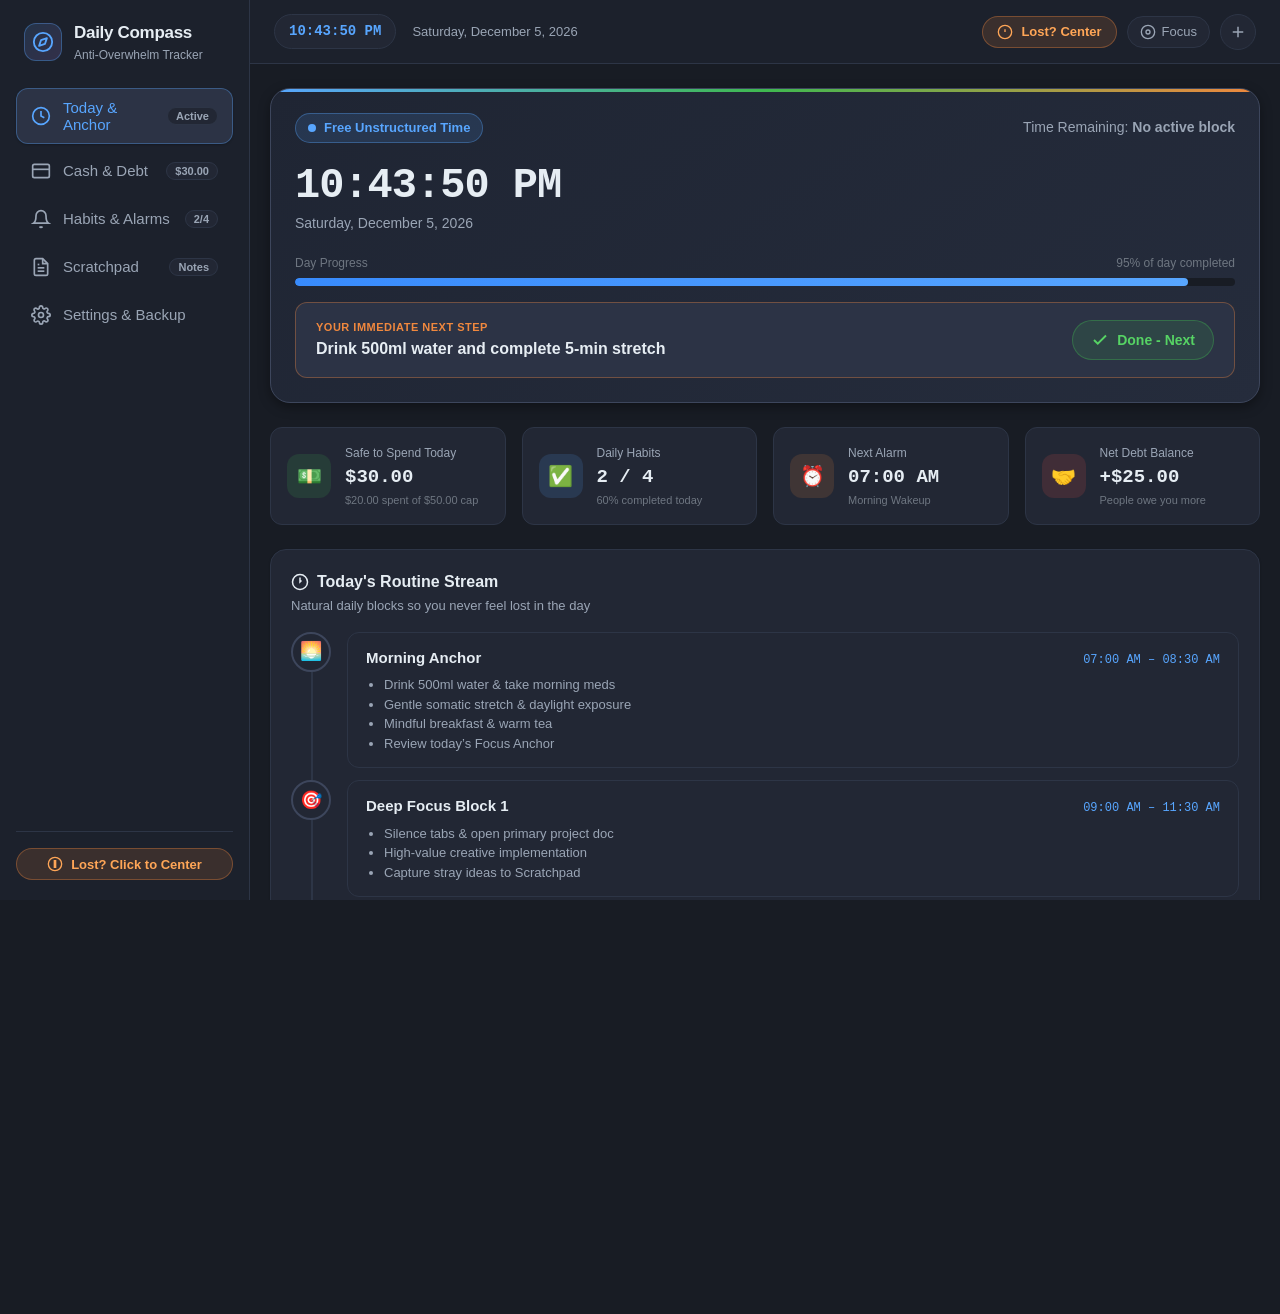
==== commit b2a98be5: "docs & test: complete comprehensive test suite (41/41 passing) and release documentation (README, AR" ====
--- a/index.html
+++ b/index.html
@@ -773,3 +773,4 @@
   <script type="module" src="js/app.js"></script>
 </body>
 </html>
+
--- a/css/styles.css
+++ b/css/styles.css
@@ -1534,3 +1534,4 @@
 body.focus-mode-active .focus-exit-banner {
   display: flex;
 }
+
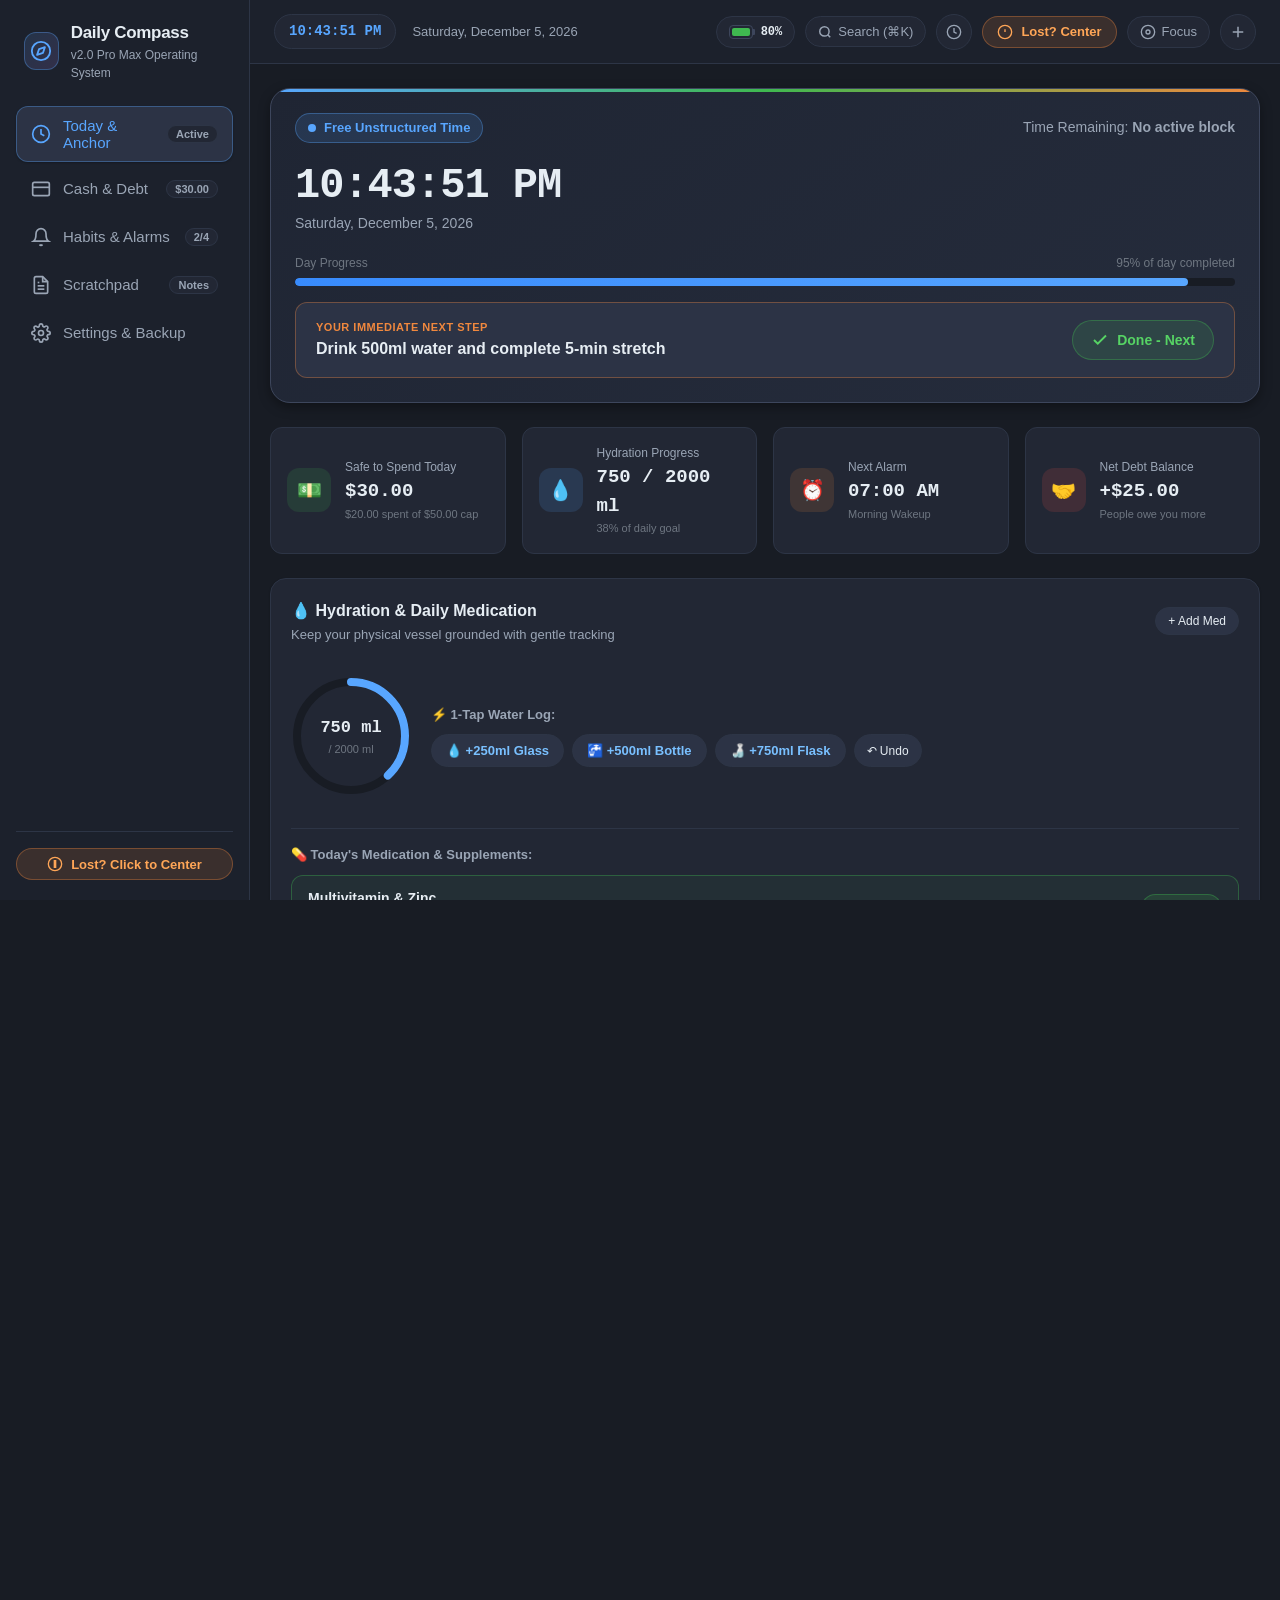
==== commit db1f3ddd: "feat(v2): implement v2.0 Pro Max features (hydration, meds, battery, quick-shift, soundscapes, omnib" ====
--- a/index.html
+++ b/index.html
@@ -4,7 +4,7 @@
   <meta charset="UTF-8">
   <meta name="viewport" content="width=device-width, initial-scale=1.0, maximum-scale=1.0, user-scalable=no">
   <title>Daily Compass — All-in-One Life Tracker</title>
-  <meta name="description" content="Calm, eye-friendly all-in-one daily tracker for alarms, cash flow, debt, routines, and focus grounding.">
+  <meta name="description" content="Calm, eye-friendly all-in-one daily tracker for alarms, cash flow, debt, routines, hydration, meds, and focus grounding.">
   <meta name="theme-color" content="#181c24">
   <meta name="apple-mobile-web-app-capable" content="yes">
   <meta name="apple-mobile-web-app-status-bar-style" content="black-translucent">
@@ -25,7 +25,7 @@
         </div>
         <div>
           <div class="brand-title">Daily Compass</div>
-          <div class="brand-subtitle">Anti-Overwhelm Tracker</div>
+          <div class="brand-subtitle">v2.0 Pro Max Operating System</div>
         </div>
       </div>
 
@@ -74,6 +74,26 @@
         </div>
 
         <div class="header-actions">
+          <!-- Energy Battery Gauge (Spoon Theory) -->
+          <div class="battery-pill battery-level-high" id="header-battery-pill" title="Energy Gauge: Click to cycle (100% -> 60% -> 20%) or Press 'E'">
+            <div class="battery-icon-wrap">
+              <div class="battery-bar-fill"></div>
+            </div>
+            <span class="battery-text" id="battery-text-level">80%</span>
+            <span class="gentle-badge" id="battery-gentle-badge" style="display: none;">Gentle</span>
+          </div>
+
+          <!-- Omnibar Search Trigger -->
+          <button class="btn-focus-toggle" id="btn-open-omnibar" title="Quick Omnibar Command Palette (Cmd+K / Ctrl+K)">
+            <svg width="14" height="14" viewBox="0 0 24 24" fill="none" stroke="currentColor" stroke-width="2.5"><circle cx="11" cy="11" r="8"/><line x1="21" y1="21" x2="16.65" y2="16.65"/></svg>
+            <span>Search (⌘K)</span>
+          </button>
+
+          <!-- Focus Sprint & Soundscape Trigger -->
+          <button class="btn-icon-action" id="btn-open-sprint" title="Focus Timer & Ambient Soundscapes">
+            <svg width="16" height="16" viewBox="0 0 24 24" fill="none" stroke="currentColor" stroke-width="2"><circle cx="12" cy="12" r="10"/><polyline points="12 6 12 12 16 14"/></svg>
+          </button>
+
           <!-- Emergency Grounding Trigger -->
           <button class="btn-grounding" id="btn-header-grounding" title="Feeling lost or overwhelmed? Click for instant calm and re-centering">
             <svg width="16" height="16" viewBox="0 0 24 24" fill="none" stroke="currentColor" stroke-width="2"><circle cx="12" cy="12" r="10"/><path d="M12 8v4"/><path d="M12 16h.01"/></svg>
@@ -94,6 +114,12 @@
       </header>
 
       <div class="content-wrapper">
+        <!-- Gentle Mode Banner -->
+        <div class="gentle-mode-banner" id="gentle-mode-banner">
+          <span>🌿 <strong>Gentle Mode Active:</strong> Energy is low. High-pressure demands are softened. Hydrate and rest.</span>
+          <button class="btn-secondary" id="btn-exit-gentle" style="padding: 4px 10px; font-size: 11px;">Dismiss</button>
+        </div>
+
         <!-- Exit Focus Mode Banner (Shown only in Focus Mode) -->
         <div class="focus-exit-banner" id="focus-exit-banner">
           <span>🎯 <strong>Focus Mode Active:</strong> Peripheral clutter hidden. Doing one thing at a time.</span>
@@ -157,11 +183,11 @@
             </div>
 
             <div class="metric-card">
-              <div class="metric-icon-box" style="background: var(--accent-sky-bg); color: var(--accent-sky);">✅</div>
+              <div class="metric-icon-box" style="background: var(--accent-sky-bg); color: var(--accent-sky);">💧</div>
               <div class="metric-info">
-                <div class="metric-label">Daily Habits</div>
-                <div class="metric-value" id="metric-habits-ratio">3 / 5</div>
-                <div class="metric-sub">60% completed today</div>
+                <div class="metric-label">Hydration Progress</div>
+                <div class="metric-value" id="metric-water-ratio">750 / 2000 ml</div>
+                <div class="metric-sub" id="metric-water-sub">38% of daily goal</div>
               </div>
             </div>
 
@@ -184,7 +210,51 @@
             </div>
           </div>
 
-          <!-- Routine Blocks Stream -->
+          <!-- Hydration Ring & Medication Checklist Card -->
+          <div class="card">
+            <div class="card-header">
+              <div>
+                <div class="card-title">💧 Hydration & Daily Medication</div>
+                <div class="card-subtitle">Keep your physical vessel grounded with gentle tracking</div>
+              </div>
+              <button class="btn-secondary" id="btn-open-add-med" style="padding: 6px 12px; font-size: 12px;">+ Add Med</button>
+            </div>
+
+            <div class="hydration-section">
+              <!-- Circular SVG Water Meter -->
+              <div class="hydration-circle-box">
+                <svg class="hydration-circle-svg" viewBox="0 0 120 120">
+                  <circle class="hydration-circle-bg" cx="60" cy="60" r="54" />
+                  <circle class="hydration-circle-bar" id="water-progress-circle" cx="60" cy="60" r="54" />
+                </svg>
+                <div class="hydration-center-text">
+                  <div class="hydration-val" id="water-display-ml">750 ml</div>
+                  <div class="hydration-sub" id="water-display-target">/ 2000 ml</div>
+                </div>
+              </div>
+
+              <!-- Quick Water Tap Controls -->
+              <div class="hydration-controls">
+                <div style="font-size: 13px; font-weight: 600; color: var(--text-secondary);">⚡ 1-Tap Water Log:</div>
+                <div class="hydration-pills-row">
+                  <button class="btn-water-pill" id="btn-water-250">💧 +250ml Glass</button>
+                  <button class="btn-water-pill" id="btn-water-500">🚰 +500ml Bottle</button>
+                  <button class="btn-water-pill" id="btn-water-750">🍶 +750ml Flask</button>
+                  <button class="btn-secondary" id="btn-water-undo" style="padding: 6px 12px; font-size: 12px;">↶ Undo</button>
+                </div>
+              </div>
+            </div>
+
+            <!-- Medication Checklist -->
+            <div style="margin-top: 16px; border-top: 1px solid var(--border-subtle); padding-top: 16px;">
+              <div style="font-size: 13px; font-weight: 600; color: var(--text-secondary); margin-bottom: 10px;">💊 Today's Medication & Supplements:</div>
+              <div class="med-list" id="medications-list-container">
+                <!-- Dynamically populated -->
+              </div>
+            </div>
+          </div>
+
+          <!-- Routine Blocks Stream with Schedule Quick-Shift Bar -->
           <div class="card">
             <div class="card-header">
               <div>
@@ -192,9 +262,23 @@
                   <svg width="18" height="18" viewBox="0 0 24 24" fill="none" stroke="currentColor" stroke-width="2"><circle cx="12" cy="12" r="10"/><polyline points="12 6 12 12 14 10"/></svg>
                   <span>Today's Routine Stream</span>
                 </div>
-                <div class="card-subtitle">Natural daily blocks so you never feel lost in the day</div>
-              </div>
-            </div>
+                <div class="card-subtitle">Natural daily blocks with one-tap schedule elastic quick-shifting</div>
+              </div>
+            </div>
+
+            <!-- Schedule Quick-Shift Bar (Anti-Derailment Superpower) -->
+            <div class="schedule-shift-bar">
+              <div style="font-size: 13px; color: var(--text-secondary); font-weight: 500;">
+                ⏳ Running late or delayed? Shift remaining routine blocks:
+              </div>
+              <div class="shift-pills-group">
+                <button class="btn-shift-pill" id="btn-shift-15">+15 mins</button>
+                <button class="btn-shift-pill" id="btn-shift-30">+30 mins</button>
+                <button class="btn-shift-pill" id="btn-shift-60">+1 hour</button>
+                <button class="btn-shift-pill" id="btn-snap-now" style="color: var(--accent-amber);">⚡ Snap to Now</button>
+              </div>
+            </div>
+
             <div class="timeline-stream" id="today-routine-stream">
               <!-- Dynamically populated from routines store -->
             </div>
@@ -202,7 +286,7 @@
         </section>
 
         <!-- =================================================================
-             VIEW 2: CASH FLOW & DEBT TRACKER
+             VIEW 2: CASH FLOW, RECURRING BILLS & DEBT TRACKER
              ================================================================= -->
         <section class="view-section" id="view-finance">
           <!-- Daily Budget Hero Card -->
@@ -248,6 +332,53 @@
             </div>
           </div>
 
+          <!-- Recurring Subscriptions & Monthly Buffer Projection -->
+          <div class="card">
+            <div class="card-header">
+              <div>
+                <div class="card-title">📅 Recurring Subscriptions & Month Buffer</div>
+                <div class="card-subtitle">Keep bills under control and forecast your cash buffer at month-end</div>
+              </div>
+              <button class="btn-primary" id="btn-open-add-sub" style="padding: 6px 14px; font-size: 12px;">+ Add Subscription</button>
+            </div>
+
+            <!-- Buffer Gauge Card -->
+            <div class="buffer-gauge-card" id="buffer-gauge-card">
+              <div style="display: flex; justify-content: space-between; align-items: baseline;">
+                <span style="font-size: 13px; font-weight: 600; color: var(--text-secondary);">End-of-Month Projected Cash Buffer:</span>
+                <span style="font-family: var(--font-mono); font-size: 20px; font-weight: 700;" id="buffer-forecast-val">+$185.00</span>
+              </div>
+              <div style="font-size: 12px; color: var(--text-muted);" id="buffer-forecast-desc">
+                Comfort zone: At current spending, you will finish the month with a healthy surplus.
+              </div>
+            </div>
+
+            <div style="margin-top: 16px;">
+              <div style="font-size: 13px; font-weight: 600; color: var(--text-secondary); margin-bottom: 10px;">Active Subscriptions:</div>
+              <div class="sub-grid" id="subscriptions-list-grid">
+                <!-- Dynamically populated -->
+              </div>
+            </div>
+          </div>
+
+          <!-- Expense Category Breakdown (Pure SVG Donut & Bars) -->
+          <div class="card">
+            <div class="card-header">
+              <div class="card-title">📊 Spending Category Breakdown</div>
+              <div class="card-subtitle">Zero external charting libraries. 100% accessible pure SVG.</div>
+            </div>
+            <div class="chart-container-flex">
+              <div class="chart-svg-box">
+                <svg id="svg-category-donut" viewBox="0 0 160 160" width="100%" height="100%">
+                  <!-- Rendered dynamically -->
+                </svg>
+              </div>
+              <div class="chart-legend-list" id="category-legend-list">
+                <!-- Rendered dynamically -->
+              </div>
+            </div>
+          </div>
+
           <!-- Cash Transactions Ledger -->
           <div class="card">
             <div class="card-header">
@@ -303,9 +434,22 @@
         </section>
 
         <!-- =================================================================
-             VIEW 3: HABITS & ALARMS
+             VIEW 3: HABITS, ALARMS & WEEKLY CONSISTENCY
              ================================================================= -->
         <section class="view-section" id="view-routines">
+          <!-- Weekly Consistency Heatmap (Pure SVG / HTML) -->
+          <div class="card">
+            <div class="card-header">
+              <div>
+                <div class="card-title">🔥 7-Day Consistency Heatmap</div>
+                <div class="card-subtitle">Non-punitive weekly visual momentum with Streak-Shield protection</div>
+              </div>
+            </div>
+            <div class="heatmap-container" id="weekly-heatmap-container">
+              <!-- Rendered dynamically -->
+            </div>
+          </div>
+
           <!-- Daily Habits Section -->
           <div class="card">
             <div class="card-header">
@@ -373,7 +517,7 @@
         </section>
 
         <!-- =================================================================
-             VIEW 5: SETTINGS & BACKUP
+             VIEW 5: SETTINGS, RECOVERY & BACKUP
              ================================================================= -->
         <section class="view-section" id="view-settings">
           <div class="card">
@@ -409,6 +553,11 @@
               </div>
 
               <div class="form-group">
+                <label class="form-label">Daily Water Goal (ml)</label>
+                <input type="number" step="100" min="500" max="6000" class="form-input" id="pref-water-goal" value="2000">
+              </div>
+
+              <div class="form-group">
                 <label class="form-label">Default Alarm Chime</label>
                 <select class="form-select" id="pref-sound-preset">
                   <option value="zen-bowl">Zen Singing Bowl (432 Hz)</option>
@@ -424,13 +573,31 @@
           <div class="card">
             <div class="card-header">
               <div class="card-title">Synthesizer Soundboard Preview</div>
-              <div class="card-subtitle">Click to test browser-synthesized sounds</div>
+              <div class="card-subtitle">Click to test browser-synthesized chimes & soundscapes</div>
             </div>
             <div style="display: flex; flex-wrap: wrap; gap: 10px;">
-              <button class="btn-secondary" id="preview-zen-bowl">🧘 Test Zen Bowl</button>
-              <button class="btn-secondary" id="preview-triad">🎵 Test Major Triad</button>
-              <button class="btn-secondary" id="preview-bell">🔔 Test Attentive Bell</button>
-              <button class="btn-secondary" id="preview-tick">🪵 Test Micro Tick</button>
+              <button class="btn-secondary" id="preview-zen-bowl">🧘 Zen Bowl</button>
+              <button class="btn-secondary" id="preview-triad">🎵 Major Triad</button>
+              <button class="btn-secondary" id="preview-bell">🔔 Attentive Bell</button>
+              <button class="btn-secondary" id="preview-tick">🪵 Micro Tick</button>
+              <button class="btn-secondary" id="preview-water">💧 Water Drop</button>
+              <button class="btn-secondary" id="preview-rain">🌧️ Pink Rain Stream</button>
+              <button class="btn-secondary" id="preview-alpha">🧠 10Hz Alpha Waves</button>
+              <button class="btn-secondary" id="preview-drone">☸️ Tibetan Drone</button>
+            </div>
+          </div>
+
+          <!-- Rolling Automated Snapshots & Time-Machine Recovery -->
+          <div class="card">
+            <div class="card-header">
+              <div>
+                <div class="card-title">🛡️ Rolling Automated Snapshots (Time-Machine)</div>
+                <div class="card-subtitle">Local automated safety net: 1-click restore if you ever make an accidental change</div>
+              </div>
+              <button class="btn-primary" id="btn-create-snapshot" style="padding: 6px 14px; font-size: 12px;">+ Save Checkpoint</button>
+            </div>
+            <div class="snapshot-list" id="snapshots-list-container">
+              <!-- Dynamically populated -->
             </div>
           </div>
 
@@ -462,7 +629,7 @@
           <div class="card" style="border-color: var(--accent-sky-border); background: var(--accent-sky-bg);">
             <div class="card-title" style="color: var(--accent-sky);">🚀 GitHub Pages & Mobile PWA Ready</div>
             <div style="font-size: 13px; color: var(--text-secondary); margin-top: 6px;">
-              This app is completely serverless and requires zero build tools. You can push this folder directly to any GitHub repository and enable GitHub Pages under <strong>Settings &gt; Pages</strong> to use it at <code>https://yourusername.github.io/daily-tracker</code>. On mobile Safari or Chrome, tap <strong>"Add to Home Screen"</strong> to use it as a native offline app!
+              This app is completely serverless and requires zero build tools. Push this repository to GitHub and enable Pages under <strong>Settings &gt; Pages</strong> to deploy at <code>https://yourusername.github.io/daily-tracker/</code>. On iOS Safari or Android Chrome, tap <strong>"Add to Home Screen"</strong> for native offline app support!
             </div>
           </div>
         </section>
@@ -494,6 +661,12 @@
     </nav>
   </div>
 
+  <!-- Floating Schedule Shift Undo Toast -->
+  <div class="shift-toast-undo" id="shift-toast-undo">
+    <span>⏳ <strong id="shift-toast-text">Schedule shifted +15m.</strong></span>
+    <button class="btn-secondary" id="btn-undo-shift" style="padding: 4px 10px; font-size: 12px;">↶ Undo (60s)</button>
+  </div>
+
   <!-- =========================================================================
        MODALS & DIALOGS
        ========================================================================= -->
@@ -568,7 +741,66 @@
     </div>
   </div>
 
-  <!-- 3. Add / Edit Cash Transaction Modal -->
+  <!-- 3. Global Command Palette / Omnibar Modal (Cmd+K / Ctrl+K) -->
+  <div class="modal-backdrop" id="modal-omnibar">
+    <div class="omnibar-wrapper">
+      <div class="omnibar-input-row">
+        <svg width="20" height="20" viewBox="0 0 24 24" fill="none" stroke="currentColor" stroke-width="2.5" style="color: var(--accent-sky);"><circle cx="11" cy="11" r="8"/><line x1="21" y1="21" x2="16.65" y2="16.65"/></svg>
+        <input type="text" class="omnibar-input" id="omnibar-search-input" placeholder="Type a command ($ 12 lunch, +h 500, +shift 30) or search anything..." autofocus>
+        <button class="btn-icon-action" id="btn-close-omnibar" style="width: 28px; height: 28px;">&times;</button>
+      </div>
+
+      <div style="padding: 8px 16px; border-bottom: 1px solid var(--border-subtle); display: flex; flex-wrap: wrap; gap: 6px;">
+        <span class="omnibar-badge">$ [amt] [note]</span>
+        <span class="omnibar-badge">+h [ml]</span>
+        <span class="omnibar-badge">+shift [mins]</span>
+        <span class="omnibar-badge">+bat [low|med|high]</span>
+        <span class="omnibar-badge">+zen</span>
+      </div>
+
+      <div class="omnibar-results-list" id="omnibar-results-list">
+        <!-- Filtered items render dynamically -->
+      </div>
+    </div>
+  </div>
+
+  <!-- 4. Focus Sprint & Ambient Soundscapes Modal -->
+  <div class="modal-backdrop" id="modal-sprint">
+    <div class="modal-container" style="max-width: 440px;">
+      <div class="card-header">
+        <div class="card-title">⏱️ Focus Sprint & Soundscapes</div>
+        <button class="btn-icon-action" id="btn-close-sprint">&times;</button>
+      </div>
+
+      <div class="sprint-timer-card">
+        <div class="sprint-clock" id="sprint-timer-display">25:00</div>
+        <div style="font-size: 13px; color: var(--text-secondary);" id="sprint-status-text">Ready to enter flow state</div>
+
+        <div style="display: flex; gap: 8px; justify-content: center; width: 100%;">
+          <button class="btn-primary" id="btn-sprint-toggle" style="flex: 1; padding: 10px;">▶ Start Sprint</button>
+          <button class="btn-secondary" id="btn-sprint-reset" style="padding: 10px;">Reset</button>
+        </div>
+
+        <div style="display: flex; gap: 6px; justify-content: center; margin-top: 4px;">
+          <button class="btn-secondary" id="btn-sprint-15" style="padding: 4px 10px; font-size: 12px;">15m Sprint</button>
+          <button class="btn-secondary active" id="btn-sprint-25" style="padding: 4px 10px; font-size: 12px;">25m Pomodoro</button>
+          <button class="btn-secondary" id="btn-sprint-50" style="padding: 4px 10px; font-size: 12px;">50m Deep</button>
+        </div>
+      </div>
+
+      <div style="margin-top: 16px;">
+        <div style="font-size: 13px; font-weight: 600; color: var(--text-secondary); margin-bottom: 8px;">Continuous Ambient Soundscapes:</div>
+        <div class="soundscape-chips-row">
+          <button class="chip-soundscape" data-soundscape="pink-rain" id="chip-pink-rain">🌧️ Pink Rain</button>
+          <button class="chip-soundscape" data-soundscape="alpha-waves" id="chip-alpha-waves">🧠 10Hz Alpha</button>
+          <button class="chip-soundscape" data-soundscape="tibetan-drone" id="chip-tibetan-drone">🧘 Tibetan Drone</button>
+          <button class="chip-soundscape" data-soundscape="mute" id="chip-mute-soundscape">🔇 Mute</button>
+        </div>
+      </div>
+    </div>
+  </div>
+
+  <!-- 5. Add / Edit Cash Transaction Modal -->
   <div class="modal-backdrop" id="modal-transaction">
     <div class="modal-container">
       <div class="card-header">
@@ -620,7 +852,7 @@
     </div>
   </div>
 
-  <!-- 4. Add / Edit Debt Record Modal -->
+  <!-- 6. Add / Edit Debt Record Modal -->
   <div class="modal-backdrop" id="modal-debt">
     <div class="modal-container">
       <div class="card-header">
@@ -668,7 +900,7 @@
     </div>
   </div>
 
-  <!-- 5. Settle / Pay Debt Modal -->
+  <!-- 7. Settle / Pay Debt Modal -->
   <div class="modal-backdrop" id="modal-settle-debt">
     <div class="modal-container">
       <div class="card-header">
@@ -695,7 +927,7 @@
     </div>
   </div>
 
-  <!-- 6. Add / Edit Alarm Modal -->
+  <!-- 8. Add / Edit Alarm Modal -->
   <div class="modal-backdrop" id="modal-alarm">
     <div class="modal-container">
       <div class="card-header">
@@ -731,7 +963,7 @@
     </div>
   </div>
 
-  <!-- 7. Add / Edit Habit Modal -->
+  <!-- 9. Add / Edit Habit Modal -->
   <div class="modal-backdrop" id="modal-habit">
     <div class="modal-container">
       <div class="card-header">
@@ -767,10 +999,86 @@
     </div>
   </div>
 
+  <!-- 10. Add Medication Modal -->
+  <div class="modal-backdrop" id="modal-medication">
+    <div class="modal-container">
+      <div class="card-header">
+        <div class="card-title">Add Medication / Supplement</div>
+        <button class="btn-icon-action" id="btn-close-med">&times;</button>
+      </div>
+      <form id="form-medication" style="display: flex; flex-direction: column; gap: 14px;">
+        <div class="form-group">
+          <label class="form-label">Medication Name</label>
+          <input type="text" required class="form-input" id="med-name" placeholder="e.g. Vitamin D3 & K2">
+        </div>
+
+        <div class="form-group">
+          <label class="form-label">Dosage</label>
+          <input type="text" required class="form-input" id="med-dosage" placeholder="e.g. 2000 IU / 1 capsule">
+        </div>
+
+        <div class="form-group">
+          <label class="form-label">Time Slot</label>
+          <select class="form-select" id="med-timeslot">
+            <option value="morning">Morning 🌅</option>
+            <option value="afternoon">Afternoon ☀️</option>
+            <option value="evening">Evening 🌙</option>
+            <option value="bedtime">Bedtime 💤</option>
+          </select>
+        </div>
+
+        <div style="display: flex; justify-content: flex-end; gap: 10px; margin-top: 10px;">
+          <button type="button" class="btn-secondary" id="btn-cancel-med">Cancel</button>
+          <button type="submit" class="btn-primary">Save Medication</button>
+        </div>
+      </form>
+    </div>
+  </div>
+
+  <!-- 11. Add Subscription Modal -->
+  <div class="modal-backdrop" id="modal-subscription">
+    <div class="modal-container">
+      <div class="card-header">
+        <div class="card-title">Add Recurring Subscription / Bill</div>
+        <button class="btn-icon-action" id="btn-close-sub">&times;</button>
+      </div>
+      <form id="form-subscription" style="display: flex; flex-direction: column; gap: 14px;">
+        <div class="form-group">
+          <label class="form-label">Service / Bill Name</label>
+          <input type="text" required class="form-input" id="sub-name" placeholder="e.g. Spotify / Home Internet">
+        </div>
+
+        <div class="form-group">
+          <label class="form-label">Amount</label>
+          <input type="number" step="0.01" min="0.01" required class="form-input" id="sub-amount" placeholder="0.00">
+        </div>
+
+        <div class="form-group">
+          <label class="form-label">Monthly Billing Day (1-31)</label>
+          <input type="number" min="1" max="31" required class="form-input" id="sub-billing-day" value="15">
+        </div>
+
+        <div class="form-group">
+          <label class="form-label">Category</label>
+          <select class="form-select" id="sub-category">
+            <option value="Digital">Digital / Software 💻</option>
+            <option value="Bills">Bills & Utilities 💡</option>
+            <option value="Health">Health & Fitness 🏃</option>
+            <option value="Other">Other 📦</option>
+          </select>
+        </div>
+
+        <div style="display: flex; justify-content: flex-end; gap: 10px; margin-top: 10px;">
+          <button type="button" class="btn-secondary" id="btn-cancel-sub">Cancel</button>
+          <button type="submit" class="btn-primary">Save Subscription</button>
+        </div>
+      </form>
+    </div>
+  </div>
+
   <!-- App Scripts -->
   <script type="module" src="js/store.js"></script>
   <script type="module" src="js/audio.js"></script>
   <script type="module" src="js/app.js"></script>
 </body>
 </html>
-
--- a/css/styles.css
+++ b/css/styles.css
@@ -1535,3 +1535,587 @@
   display: flex;
 }
 
+
+/* ==========================================================================
+   DAILY COMPASS v2.0 PRO MAX — EXTENSION STYLES
+   ========================================================================== */
+
+/* 1. Energy Battery Gauge (Spoon Theory) */
+.battery-pill {
+  display: flex;
+  align-items: center;
+  gap: 8px;
+  padding: 6px 12px;
+  background-color: var(--bg-card);
+  border: 1px solid var(--border-subtle);
+  border-radius: var(--radius-full);
+  cursor: pointer;
+  transition: all var(--transition-fast);
+}
+
+.battery-pill:hover {
+  border-color: var(--border-muted);
+  background-color: var(--bg-card-hover);
+}
+
+.battery-icon-wrap {
+  display: flex;
+  align-items: center;
+  gap: 2px;
+  padding: 2px;
+  border: 1px solid var(--border-muted);
+  border-radius: 4px;
+  width: 24px;
+  height: 14px;
+  position: relative;
+}
+
+.battery-icon-wrap::after {
+  content: "";
+  position: absolute;
+  right: -3px;
+  top: 3px;
+  width: 2px;
+  height: 6px;
+  background-color: var(--border-muted);
+  border-radius: 0 1px 1px 0;
+}
+
+.battery-bar-fill {
+  height: 100%;
+  border-radius: 2px;
+  transition: width 0.3s ease, background-color 0.3s ease;
+}
+
+.battery-level-low .battery-bar-fill { width: 25%; background-color: var(--accent-rose); }
+.battery-level-med .battery-bar-fill { width: 60%; background-color: var(--accent-sky); }
+.battery-level-high .battery-bar-fill { width: 100%; background-color: var(--accent-sage); }
+
+.battery-text {
+  font-size: 12px;
+  font-weight: 600;
+  font-family: var(--font-mono);
+}
+
+.gentle-badge {
+  font-size: 10px;
+  font-weight: 700;
+  padding: 1px 6px;
+  border-radius: var(--radius-full);
+  background: var(--accent-amber-bg);
+  border: 1px solid var(--accent-amber-border);
+  color: var(--accent-amber-soft);
+  text-transform: uppercase;
+}
+
+/* Gentle Mode Global Activation */
+body.gentle-mode-active {
+  --bg-canvas: #141720;
+  --bg-card: #1c212d;
+  --bg-card-hover: #212635;
+  --bg-card-elevated: #262c3e;
+  --border-subtle: #252c3c;
+  --text-primary: #dbe2ec;
+}
+
+body.gentle-mode-active .anchor-hero-card {
+  border-color: var(--accent-amber-border);
+  background: linear-gradient(145deg, #181d28, #1f2534);
+}
+
+.gentle-mode-banner {
+  display: none;
+  background-color: var(--accent-amber-bg);
+  border: 1px solid var(--accent-amber-border);
+  border-radius: var(--radius-md);
+  padding: 10px 16px;
+  color: var(--accent-amber-soft);
+  font-size: 13px;
+  font-weight: 500;
+  align-items: center;
+  justify-content: space-between;
+}
+
+body.gentle-mode-active .gentle-mode-banner {
+  display: flex;
+}
+
+/* 2. Hydration Ring & Medication Checklist */
+.hydration-section {
+  display: flex;
+  flex-wrap: wrap;
+  align-items: center;
+  gap: 20px;
+  padding: 16px 0;
+}
+
+.hydration-circle-box {
+  position: relative;
+  width: 120px;
+  height: 120px;
+  flex-shrink: 0;
+}
+
+.hydration-circle-svg {
+  transform: rotate(-90deg);
+  width: 100%;
+  height: 100%;
+}
+
+.hydration-circle-bg {
+  fill: none;
+  stroke: var(--bg-canvas);
+  stroke-width: 8;
+}
+
+.hydration-circle-bar {
+  fill: none;
+  stroke: var(--accent-sky);
+  stroke-width: 8;
+  stroke-linecap: round;
+  stroke-dasharray: 339.29;
+  stroke-dashoffset: 339.29;
+  transition: stroke-dashoffset 0.6s cubic-bezier(0.4, 0, 0.2, 1);
+}
+
+.hydration-center-text {
+  position: absolute;
+  top: 0; left: 0; right: 0; bottom: 0;
+  display: flex;
+  flex-direction: column;
+  align-items: center;
+  justify-content: center;
+  pointer-events: none;
+}
+
+.hydration-val {
+  font-family: var(--font-mono);
+  font-size: 17px;
+  font-weight: 700;
+  color: var(--text-primary);
+}
+
+.hydration-sub {
+  font-size: 11px;
+  color: var(--text-muted);
+}
+
+.hydration-controls {
+  flex: 1;
+  display: flex;
+  flex-direction: column;
+  gap: 10px;
+}
+
+.hydration-pills-row {
+  display: flex;
+  flex-wrap: wrap;
+  gap: 8px;
+}
+
+.btn-water-pill {
+  display: flex;
+  align-items: center;
+  gap: 6px;
+  padding: 8px 14px;
+  border-radius: var(--radius-full);
+  background-color: var(--bg-card-elevated);
+  border: 1px solid var(--border-subtle);
+  color: var(--accent-sky-soft);
+  font-size: 13px;
+  font-weight: 600;
+  cursor: pointer;
+  transition: all var(--transition-fast);
+}
+
+.btn-water-pill:hover {
+  border-color: var(--accent-sky);
+  background-color: var(--accent-sky-bg);
+  transform: translateY(-1px);
+}
+
+/* Medication Checklist */
+.med-list {
+  display: flex;
+  flex-direction: column;
+  gap: 10px;
+}
+
+.med-card {
+  display: flex;
+  align-items: center;
+  justify-content: space-between;
+  padding: 12px 16px;
+  background-color: var(--bg-card-subtle);
+  border: 1px solid var(--border-subtle);
+  border-radius: var(--radius-md);
+  transition: all var(--transition-fast);
+}
+
+.med-card.taken {
+  border-color: var(--accent-sage-border);
+  background-color: rgba(63, 185, 80, 0.05);
+}
+
+.med-name {
+  font-weight: 600;
+  font-size: 14px;
+  color: var(--text-primary);
+}
+
+.med-meta {
+  font-size: 12px;
+  color: var(--text-muted);
+  display: flex;
+  align-items: center;
+  gap: 8px;
+  margin-top: 2px;
+}
+
+.btn-take-med {
+  display: flex;
+  align-items: center;
+  gap: 6px;
+  padding: 6px 14px;
+  border-radius: var(--radius-full);
+  background: transparent;
+  border: 1px solid var(--border-muted);
+  color: var(--text-secondary);
+  font-size: 13px;
+  font-weight: 600;
+  cursor: pointer;
+  transition: all var(--transition-fast);
+}
+
+.med-card.taken .btn-take-med {
+  background-color: var(--accent-sage-bg);
+  border-color: var(--accent-sage-border);
+  color: var(--accent-sage-soft);
+}
+
+/* 3. Schedule Quick-Shift Bar */
+.schedule-shift-bar {
+  display: flex;
+  align-items: center;
+  justify-content: space-between;
+  flex-wrap: wrap;
+  gap: 10px;
+  padding: 12px 16px;
+  background-color: var(--bg-card-subtle);
+  border: 1px dashed var(--border-muted);
+  border-radius: var(--radius-md);
+  margin-bottom: 16px;
+}
+
+.shift-pills-group {
+  display: flex;
+  align-items: center;
+  gap: 6px;
+}
+
+.btn-shift-pill {
+  padding: 5px 12px;
+  border-radius: var(--radius-full);
+  background-color: var(--bg-card);
+  border: 1px solid var(--border-subtle);
+  color: var(--accent-sky);
+  font-size: 12px;
+  font-weight: 600;
+  cursor: pointer;
+  transition: all var(--transition-fast);
+}
+
+.btn-shift-pill:hover {
+  background-color: var(--accent-sky-bg);
+  border-color: var(--accent-sky-border);
+}
+
+/* Shift Undo Floating Toast */
+.shift-toast-undo {
+  display: none;
+  align-items: center;
+  justify-content: space-between;
+  gap: 12px;
+  position: fixed;
+  bottom: 84px;
+  right: 24px;
+  background-color: var(--bg-card-elevated);
+  border: 1px solid var(--accent-sky-border);
+  border-radius: var(--radius-md);
+  padding: 12px 18px;
+  box-shadow: var(--shadow-lg);
+  z-index: 60;
+  animation: slideUp 0.3s ease;
+}
+
+.shift-toast-undo.show {
+  display: flex;
+}
+
+@keyframes slideUp {
+  from { transform: translateY(12px); opacity: 0; }
+  to { transform: translateY(0); opacity: 1; }
+}
+
+/* 4. Focus Sprint Timer & Ambient Soundscape Player */
+.sprint-timer-card {
+  background: linear-gradient(145deg, #1c2230, #22293b);
+  border: 1px solid var(--border-muted);
+  border-radius: var(--radius-lg);
+  padding: 20px;
+  display: flex;
+  flex-direction: column;
+  align-items: center;
+  text-align: center;
+  gap: 16px;
+}
+
+.sprint-clock {
+  font-family: var(--font-mono);
+  font-size: 52px;
+  font-weight: 700;
+  letter-spacing: -1px;
+  color: var(--accent-sky);
+  line-height: 1;
+}
+
+.soundscape-chips-row {
+  display: flex;
+  flex-wrap: wrap;
+  justify-content: center;
+  gap: 8px;
+}
+
+.chip-soundscape {
+  display: flex;
+  align-items: center;
+  gap: 6px;
+  padding: 7px 14px;
+  border-radius: var(--radius-full);
+  background-color: var(--bg-card);
+  border: 1px solid var(--border-subtle);
+  color: var(--text-secondary);
+  font-size: 13px;
+  font-weight: 500;
+  cursor: pointer;
+  transition: all var(--transition-fast);
+}
+
+.chip-soundscape:hover {
+  border-color: var(--border-muted);
+  color: var(--text-primary);
+}
+
+.chip-soundscape.active {
+  background-color: var(--accent-sky-bg);
+  border-color: var(--accent-sky-border);
+  color: var(--accent-sky);
+  box-shadow: var(--shadow-glow-sky);
+}
+
+/* 5. Global Command Palette / Omnibar Modal */
+.omnibar-wrapper {
+  max-width: 620px;
+  width: 100%;
+  background-color: var(--bg-card-elevated);
+  border: 1px solid var(--border-muted);
+  border-radius: var(--radius-xl);
+  box-shadow: 0 16px 40px rgba(0, 0, 0, 0.7);
+  overflow: hidden;
+  display: flex;
+  flex-direction: column;
+}
+
+.omnibar-input-row {
+  display: flex;
+  align-items: center;
+  gap: 12px;
+  padding: 16px 20px;
+  border-bottom: 1px solid var(--border-subtle);
+}
+
+.omnibar-input {
+  flex: 1;
+  background: transparent;
+  border: none;
+  font-size: 17px;
+  color: var(--text-primary);
+  outline: none;
+}
+
+.omnibar-results-list {
+  max-height: 380px;
+  overflow-y: auto;
+  padding: 8px;
+  display: flex;
+  flex-direction: column;
+  gap: 4px;
+}
+
+.omnibar-item {
+  display: flex;
+  align-items: center;
+  justify-content: space-between;
+  padding: 10px 14px;
+  border-radius: var(--radius-md);
+  color: var(--text-secondary);
+  cursor: pointer;
+  transition: all var(--transition-fast);
+}
+
+.omnibar-item:hover, .omnibar-item.active {
+  background-color: var(--bg-card-hover);
+  color: var(--text-primary);
+}
+
+.omnibar-badge {
+  font-size: 11px;
+  font-family: var(--font-mono);
+  padding: 2px 8px;
+  border-radius: var(--radius-full);
+  background-color: var(--bg-canvas);
+  border: 1px solid var(--border-subtle);
+  color: var(--text-muted);
+}
+
+/* 6. Subscriptions & Month Buffer Gauge */
+.sub-grid {
+  display: grid;
+  grid-template-columns: repeat(auto-fill, minmax(260px, 1fr));
+  gap: 12px;
+}
+
+.sub-card {
+  display: flex;
+  align-items: center;
+  justify-content: space-between;
+  padding: 14px 18px;
+  background-color: var(--bg-card-subtle);
+  border: 1px solid var(--border-subtle);
+  border-radius: var(--radius-md);
+}
+
+.buffer-gauge-card {
+  padding: 20px;
+  border-radius: var(--radius-lg);
+  background-color: var(--bg-card-subtle);
+  border: 1px solid var(--border-subtle);
+  display: flex;
+  flex-direction: column;
+  gap: 12px;
+}
+
+.gauge-status-comfort { color: var(--accent-sage-soft); }
+.gauge-status-tight { color: var(--accent-amber-soft); }
+.gauge-status-deficit { color: var(--accent-rose-soft); }
+
+/* 7. Weekly Consistency Heatmap (Pure SVG / HTML) */
+.heatmap-container {
+  overflow-x: auto;
+  padding: 12px 0;
+}
+
+.heatmap-row {
+  display: flex;
+  align-items: center;
+  gap: 10px;
+  margin-bottom: 8px;
+}
+
+.heatmap-label {
+  width: 110px;
+  font-size: 13px;
+  font-weight: 500;
+  color: var(--text-secondary);
+  white-space: nowrap;
+  overflow: hidden;
+  text-overflow: ellipsis;
+}
+
+.heatmap-cells {
+  display: flex;
+  gap: 6px;
+}
+
+.heatmap-cell {
+  width: 28px;
+  height: 28px;
+  border-radius: var(--radius-sm);
+  background-color: var(--bg-canvas);
+  border: 1px solid var(--border-subtle);
+  display: flex;
+  align-items: center;
+  justify-content: center;
+  font-size: 11px;
+  color: var(--text-muted);
+  cursor: pointer;
+  transition: all var(--transition-fast);
+}
+
+.heatmap-cell.done {
+  background-color: var(--accent-sage);
+  border-color: var(--accent-sage);
+  color: var(--text-inverse);
+  box-shadow: 0 0 8px rgba(63, 185, 80, 0.3);
+}
+
+/* 8. Pure SVG Expense Breakdown Chart */
+.chart-container-flex {
+  display: flex;
+  flex-wrap: wrap;
+  align-items: center;
+  justify-content: space-around;
+  gap: 24px;
+  padding: 16px 0;
+}
+
+.chart-svg-box {
+  width: 160px;
+  height: 160px;
+  position: relative;
+}
+
+.chart-legend-list {
+  display: flex;
+  flex-direction: column;
+  gap: 8px;
+  flex: 1;
+  min-width: 200px;
+}
+
+.chart-legend-item {
+  display: flex;
+  align-items: center;
+  justify-content: space-between;
+  font-size: 13px;
+  color: var(--text-secondary);
+}
+
+.chart-legend-color {
+  width: 12px;
+  height: 12px;
+  border-radius: 3px;
+  display: inline-block;
+  margin-right: 8px;
+}
+
+/* 9. Snapshot Time-Machine Cards */
+.snapshot-list {
+  display: flex;
+  flex-direction: column;
+  gap: 10px;
+}
+
+.snapshot-item {
+  display: flex;
+  align-items: center;
+  justify-content: space-between;
+  padding: 12px 16px;
+  background-color: var(--bg-card);
+  border: 1px solid var(--border-subtle);
+  border-radius: var(--radius-md);
+}
+
+.snapshot-item:hover {
+  border-color: var(--border-muted);
+}
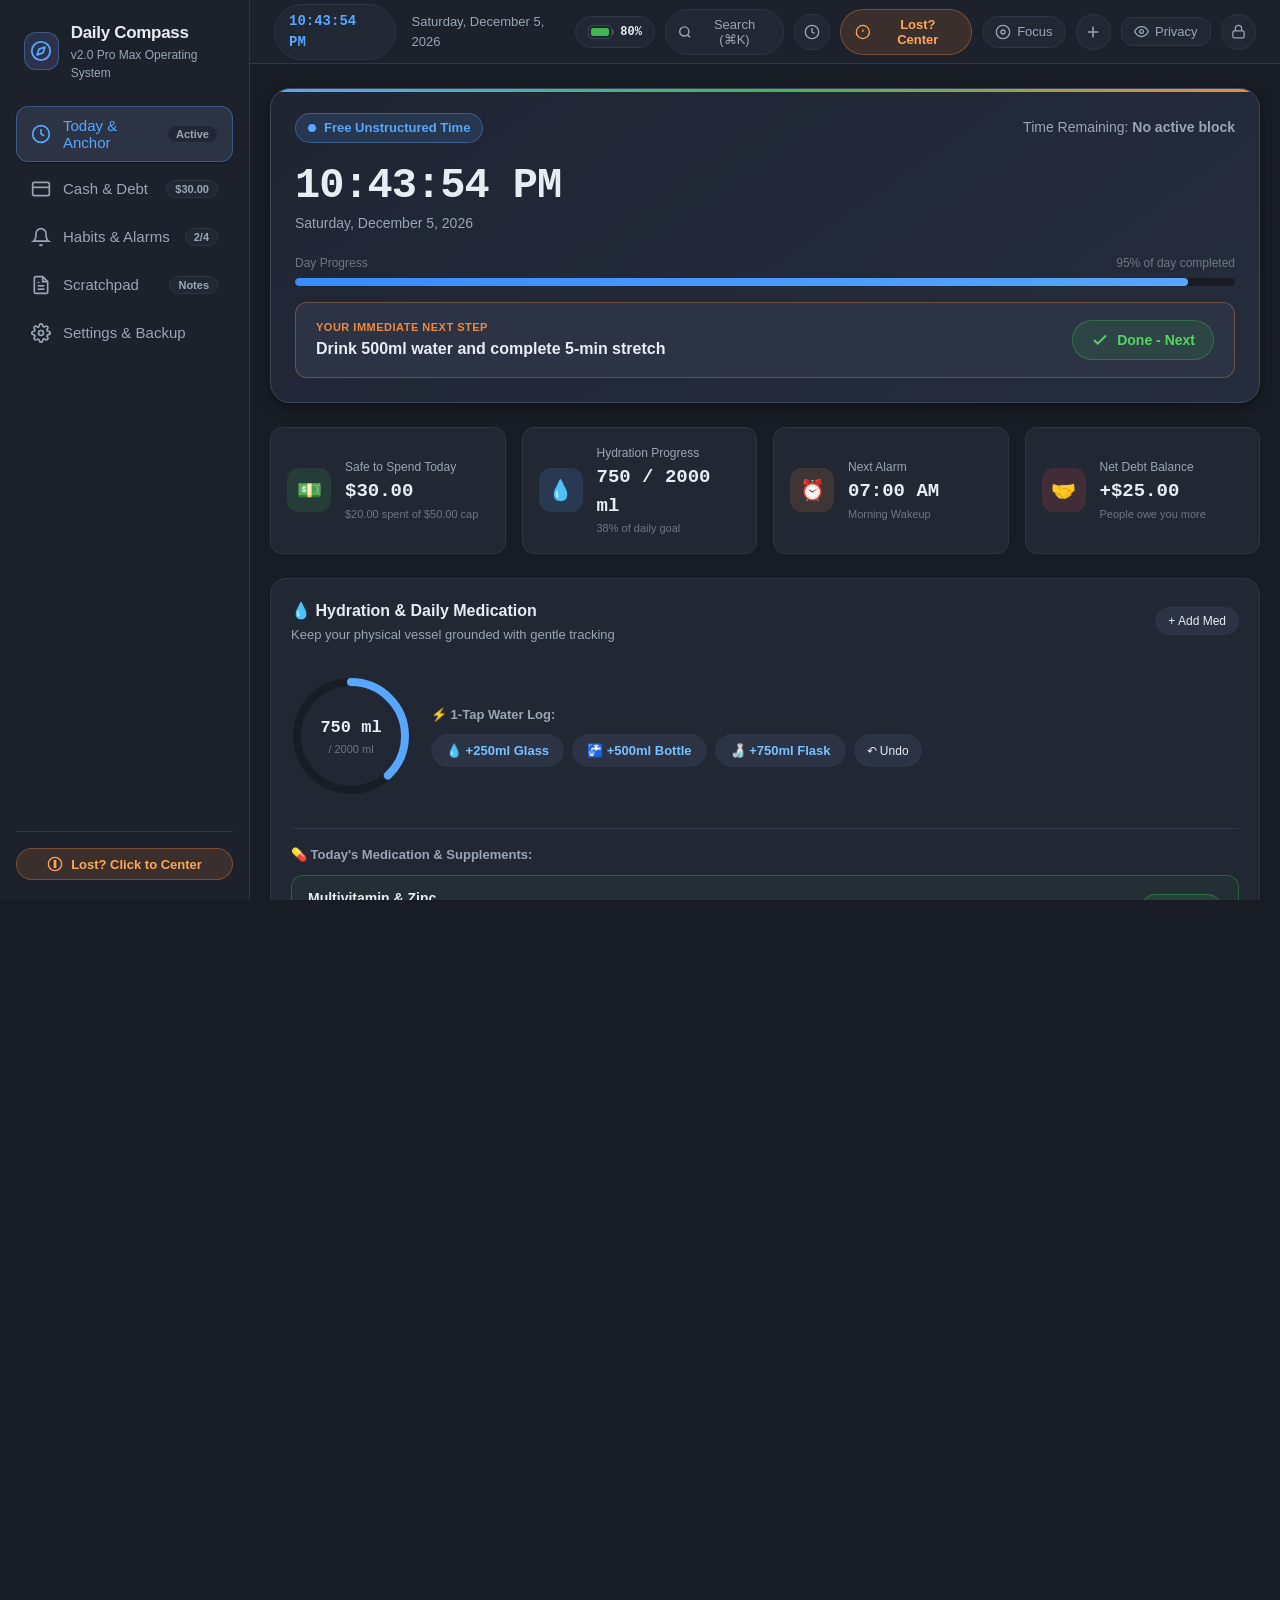
==== commit b2e9d83b: "feat(v2.1): implement Pro Max Plus (routine editor, privacy vault, balance masking, markdown journal" ====
--- a/index.html
+++ b/index.html
@@ -38,7 +38,7 @@
         <button class="nav-item" data-view="finance">
           <svg viewBox="0 0 24 24" fill="none" stroke="currentColor" stroke-width="2"><rect x="2" y="4" width="20" height="16" rx="2"/><line x1="2" y1="10" x2="22" y2="10"/></svg>
           <span>Cash & Debt</span>
-          <span class="nav-badge" id="sidebar-safe-badge">$34.50</span>
+          <span class="nav-badge privacy-sensitive-value" id="sidebar-safe-badge">$34.50</span>
         </button>
         <button class="nav-item" data-view="routines">
           <svg viewBox="0 0 24 24" fill="none" stroke="currentColor" stroke-width="2"><path d="M18 8A6 6 0 0 0 6 8c0 7-3 9-3 9h18s-3-2-3-9"/><path d="M13.73 21a2 2 0 0 1-3.46 0"/></svg>
@@ -110,6 +110,17 @@
           <button class="btn-icon-action" id="btn-quick-note" title="Quick Brain Dump Note (Alt+N)">
             <svg width="18" height="18" viewBox="0 0 24 24" fill="none" stroke="currentColor" stroke-width="2"><line x1="12" y1="5" x2="12" y2="19"/><line x1="5" y1="12" x2="19" y2="12"/></svg>
           </button>
+
+          <!-- Peek Privacy (Balance Masking) Toggle -->
+          <button class="btn-privacy-toggle" id="btn-peek-privacy" title="Peek Privacy: Blur balances & private notes (Alt+P or Alt+M)">
+            <svg width="15" height="15" viewBox="0 0 24 24" fill="none" stroke="currentColor" stroke-width="2"><path d="M1 12s4-8 11-8 11 8 11 8-4 8-11 8-11-8-11-8z"/><circle cx="12" cy="12" r="3"/><line id="privacy-slash-line" x1="2" y1="2" x2="22" y2="22" stroke="currentColor" stroke-width="2" style="display: none;"/></svg>
+            <span id="privacy-toggle-label">Privacy</span>
+          </button>
+
+          <!-- Vault Lock Screen Trigger -->
+          <button class="btn-icon-action" id="btn-vault-lock" title="Vault Lock: Secure financial & personal data with PIN">
+            <svg width="15" height="15" viewBox="0 0 24 24" fill="none" stroke="currentColor" stroke-width="2"><rect x="3" y="11" width="18" height="11" rx="2" ry="2"/><path d="M7 11V7a5 5 0 0 1 10 0v4"/></svg>
+          </button>
         </div>
       </header>
 
@@ -177,8 +188,8 @@
               <div class="metric-icon-box" style="background: var(--accent-sage-bg); color: var(--accent-sage);">💵</div>
               <div class="metric-info">
                 <div class="metric-label">Safe to Spend Today</div>
-                <div class="metric-value" id="metric-safe-spend">$34.50</div>
-                <div class="metric-sub" id="metric-spent-today">$15.50 spent of $50 cap</div>
+                <div class="metric-value privacy-sensitive-value" id="metric-safe-spend">$34.50</div>
+                <div class="metric-sub privacy-sensitive-value" id="metric-spent-today">$15.50 spent of $50 cap</div>
               </div>
             </div>
 
@@ -204,7 +215,7 @@
               <div class="metric-icon-box" style="background: var(--accent-rose-bg); color: var(--accent-rose);">🤝</div>
               <div class="metric-info">
                 <div class="metric-label">Net Debt Balance</div>
-                <div class="metric-value" id="metric-net-debt">+$25.00</div>
+                <div class="metric-value privacy-sensitive-value" id="metric-net-debt">+$25.00</div>
                 <div class="metric-sub">People owe you more</div>
               </div>
             </div>
@@ -264,6 +275,7 @@
                 </div>
                 <div class="card-subtitle">Natural daily blocks with one-tap schedule elastic quick-shifting</div>
               </div>
+              <button class="btn-primary" id="btn-open-add-routine" style="padding: 6px 14px; font-size: 13px;">+ Add Block</button>
             </div>
 
             <!-- Schedule Quick-Shift Bar (Anti-Derailment Superpower) -->
@@ -497,6 +509,17 @@
                 </select>
               </div>
               <button class="btn-primary" id="btn-save-scratchpad" style="padding: 8px 18px; font-size: 13px;">Save Thought</button>
+            </div>
+          </div>
+
+          <!-- Scratchpad Export & Actions Bar -->
+          <div style="display: flex; justify-content: space-between; align-items: center; margin-bottom: 12px; flex-wrap: wrap; gap: 8px;">
+            <div style="font-size: 13px; color: var(--text-secondary); font-weight: 500;">
+              Export daily summaries or download structured logs:
+            </div>
+            <div style="display: flex; gap: 8px;">
+              <button class="btn-secondary" id="btn-open-journal-export" style="padding: 6px 14px; font-size: 13px;">📥 Export Journal (.md)</button>
+              <button class="btn-secondary" id="btn-export-csv-direct" style="padding: 6px 14px; font-size: 13px;">📊 Export Ledger (.csv)</button>
             </div>
           </div>
 
@@ -1076,6 +1099,145 @@
     </div>
   </div>
 
+  <!-- 12. Routine Block Editor Modal (v2.1 Pro Max Plus) -->
+  <div class="modal-backdrop" id="modal-routine-editor">
+    <div class="modal-container" style="max-width: 520px;">
+      <div class="card-header">
+        <div>
+          <div class="card-title" id="routine-editor-title">Edit Routine Block</div>
+          <div class="card-subtitle">Sculpt your daily anchor blocks and micro-steps with calm precision</div>
+        </div>
+        <button class="btn-icon-action" id="btn-close-routine-editor">&times;</button>
+      </div>
+
+      <form id="form-routine-editor" class="routine-modal-form">
+        <input type="hidden" id="routine-edit-id" value="">
+
+        <div class="form-group">
+          <label class="form-label">Block Title</label>
+          <input type="text" required class="form-input" id="routine-edit-title" placeholder="e.g. Deep Work Sprint">
+        </div>
+
+        <div class="time-range-row">
+          <div class="form-group" style="flex: 1;">
+            <label class="form-label">Start Time</label>
+            <input type="time" required class="form-input" id="routine-edit-start" value="09:00">
+          </div>
+          <div class="form-group" style="flex: 1;">
+            <label class="form-label">End Time</label>
+            <input type="time" required class="form-input" id="routine-edit-end" value="10:30">
+          </div>
+          <div class="duration-chip" id="routine-edit-duration-chip">⏱ 1h 30m</div>
+        </div>
+
+        <div class="form-group">
+          <label class="form-label">Category</label>
+          <div class="category-pill-group" id="routine-category-pills">
+            <button type="button" class="category-pill selected" data-cat="work" data-color="#4a7bb0" data-icon="🎯">🎯 Work / Focus</button>
+            <button type="button" class="category-pill" data-cat="wellness" data-color="#60cd9b" data-icon="🌿">🌿 Rest & Reset</button>
+            <button type="button" class="category-pill" data-cat="nourish" data-color="#e5a960" data-icon="🍲">🍲 Nourishment</button>
+            <button type="button" class="category-pill" data-cat="routine" data-color="#9aa5b5" data-icon="🌅">🌅 Daily Routine</button>
+            <button type="button" class="category-pill" data-cat="creative" data-color="#bc8cff" data-icon="🎨">🎨 Creative</button>
+            <button type="button" class="category-pill" data-cat="movement" data-color="#38bdf8" data-icon="🏃">🏃 Movement</button>
+          </div>
+        </div>
+
+        <div class="form-group">
+          <div style="display: flex; justify-content: space-between; align-items: center; margin-bottom: 6px;">
+            <label class="form-label" style="margin-bottom: 0;">Micro-Actions Checklist</label>
+            <div style="display: flex; gap: 6px;">
+              <button type="button" class="btn-secondary" id="btn-routine-auto-balance" style="padding: 2px 8px; font-size: 11px;" title="Evenly distribute total duration across steps">⚖️ Auto-Balance</button>
+              <button type="button" class="btn-secondary" id="btn-routine-add-step" style="padding: 2px 8px; font-size: 11px;">+ Add Step</button>
+            </div>
+          </div>
+          <div class="step-builder-list" id="routine-edit-steps-container">
+            <!-- Dynamically populated rows -->
+          </div>
+        </div>
+
+        <div style="display: flex; justify-content: space-between; align-items: center; margin-top: 14px;">
+          <button type="button" class="btn-secondary" id="btn-delete-routine" style="color: var(--accent-rose); border-color: var(--accent-rose-border); display: none;">Delete Block</button>
+          <div style="display: flex; gap: 10px; margin-left: auto;">
+            <button type="button" class="btn-secondary" id="btn-cancel-routine-editor">Cancel</button>
+            <button type="submit" class="btn-primary" id="btn-save-routine">Save Routine</button>
+          </div>
+        </div>
+      </form>
+    </div>
+  </div>
+
+  <!-- 13. Privacy Vault PIN Modal (v2.1 Pro Max Plus) -->
+  <div class="modal-backdrop" id="modal-privacy-pin">
+    <div class="modal-container" style="max-width: 380px;">
+      <div class="card-header">
+        <div>
+          <div class="card-title" id="vault-modal-title">🔐 Privacy Vault</div>
+          <div class="card-subtitle" id="vault-modal-subtitle">Enter your 4-digit PIN to unlock private data</div>
+        </div>
+        <button class="btn-icon-action" id="btn-close-privacy-pin">&times;</button>
+      </div>
+
+      <div class="pin-pad-container">
+        <!-- 4 PIN Dots -->
+        <div class="pin-dots-display" id="pin-dots-row">
+          <div class="pin-dot" id="dot-1"></div>
+          <div class="pin-dot" id="dot-2"></div>
+          <div class="pin-dot" id="dot-3"></div>
+          <div class="pin-dot" id="dot-4"></div>
+        </div>
+
+        <!-- Lockout Notice / Hint Banner -->
+        <div id="vault-notice-banner" style="font-size: 12px; color: var(--accent-amber); text-align: center; display: none;"></div>
+
+        <!-- 3x4 Virtual Keypad -->
+        <div class="pin-keypad-grid" id="pin-keypad-buttons">
+          <button type="button" class="pin-btn" data-val="1">1</button>
+          <button type="button" class="pin-btn" data-val="2">2</button>
+          <button type="button" class="pin-btn" data-val="3">3</button>
+          <button type="button" class="pin-btn" data-val="4">4</button>
+          <button type="button" class="pin-btn" data-val="5">5</button>
+          <button type="button" class="pin-btn" data-val="6">6</button>
+          <button type="button" class="pin-btn" data-val="7">7</button>
+          <button type="button" class="pin-btn" data-val="8">8</button>
+          <button type="button" class="pin-btn" data-val="9">9</button>
+          <button type="button" class="pin-btn pin-btn-special" data-val="clear">Clear</button>
+          <button type="button" class="pin-btn" data-val="0">0</button>
+          <button type="button" class="pin-btn pin-btn-special" data-val="back">⌫</button>
+        </div>
+
+        <!-- Emergency Reset Link -->
+        <div style="font-size: 12px; color: var(--text-muted); text-align: center; margin-top: 4px;">
+          <a href="#" id="link-emergency-vault-reset" style="color: var(--accent-cobalt-soft); text-decoration: underline;">Forgot PIN? Emergency Reset</a>
+        </div>
+      </div>
+    </div>
+  </div>
+
+  <!-- 14. Journal & Data Export Modal (v2.1 Pro Max Plus) -->
+  <div class="modal-backdrop" id="modal-journal-export">
+    <div class="modal-container" style="max-width: 600px;">
+      <div class="card-header">
+        <div>
+          <div class="card-title">📥 Daily Journal & Export Preview</div>
+          <div class="card-subtitle">Zero-clutter portable Markdown & CSV summary</div>
+        </div>
+        <button class="btn-icon-action" id="btn-close-journal-export">&times;</button>
+      </div>
+
+      <div style="display: flex; flex-direction: column; gap: 14px;">
+        <textarea id="journal-preview-text" style="width: 100%; height: 260px; background-color: var(--bg-canvas); border: 1px solid var(--border-subtle); border-radius: var(--radius-md); color: var(--text-primary); font-family: var(--font-mono); font-size: 12px; padding: 12px; resize: vertical;" readonly></textarea>
+
+        <div style="display: flex; justify-content: space-between; align-items: center; flex-wrap: wrap; gap: 10px;">
+          <button type="button" class="btn-secondary" id="btn-copy-journal-clipboard">📋 Copy Markdown to Clipboard</button>
+          <div style="display: flex; gap: 8px;">
+            <button type="button" class="btn-primary" id="btn-download-journal-md">💾 Download .md</button>
+            <button type="button" class="btn-secondary" id="btn-download-ledger-csv">📊 Download .csv</button>
+          </div>
+        </div>
+      </div>
+    </div>
+  </div>
+
   <!-- App Scripts -->
   <script type="module" src="js/store.js"></script>
   <script type="module" src="js/audio.js"></script>
--- a/css/styles.css
+++ b/css/styles.css
@@ -2119,3 +2119,287 @@
 .snapshot-item:hover {
   border-color: var(--border-muted);
 }
+
+/* ==========================================================================
+   v2.1 PRO MAX PLUS — PRIVACY VAULT & MASKING ENGINE
+   ========================================================================== */
+
+[data-privacy-masked="true"] .privacy-sensitive-value {
+  filter: blur(8px) !important;
+  user-select: none !important;
+  pointer-events: none !important;
+  opacity: 0.55;
+  transition: filter var(--duration-normal) var(--ease-calm), opacity var(--duration-normal) var(--ease-calm);
+}
+
+[data-privacy-masked="true"] .privacy-sensitive-value:hover,
+[data-privacy-masked="true"] .privacy-sensitive-value:focus {
+  filter: blur(0px) !important;
+  opacity: 1 !important;
+  pointer-events: auto !important;
+}
+
+.btn-privacy-toggle {
+  display: inline-flex;
+  align-items: center;
+  gap: 6px;
+  padding: 6px 12px;
+  background-color: var(--bg-card);
+  border: 1px solid var(--border-subtle);
+  border-radius: var(--radius-md);
+  color: var(--text-secondary);
+  font-size: 13px;
+  font-weight: 500;
+  cursor: pointer;
+  transition: all var(--duration-fast) var(--ease-calm);
+}
+
+.btn-privacy-toggle:hover {
+  background-color: var(--bg-card-hover);
+  color: var(--text-primary);
+  border-color: var(--border-muted);
+}
+
+.btn-privacy-toggle.active {
+  background-color: var(--accent-rose-bg);
+  border-color: var(--accent-rose-border);
+  color: var(--accent-rose-soft);
+}
+
+/* PIN Pad Modal */
+.pin-pad-container {
+  display: flex;
+  flex-direction: column;
+  align-items: center;
+  gap: 20px;
+  padding: 12px 0;
+}
+
+.pin-dots-display {
+  display: flex;
+  gap: 14px;
+  margin-bottom: 8px;
+}
+
+.pin-dot {
+  width: 16px;
+  height: 16px;
+  border-radius: 50%;
+  border: 2px solid var(--border-muted);
+  background-color: transparent;
+  transition: all var(--duration-fast) var(--ease-spring);
+}
+
+.pin-dot.filled {
+  background-color: var(--accent-sage);
+  border-color: var(--accent-sage);
+  box-shadow: 0 0 8px rgba(96, 205, 155, 0.4);
+  transform: scale(1.15);
+}
+
+.pin-dot.error {
+  background-color: var(--accent-rose);
+  border-color: var(--accent-rose);
+  animation: gentle-shake 0.35s var(--ease-calm);
+}
+
+.pin-keypad-grid {
+  display: grid;
+  grid-template-columns: repeat(3, 1fr);
+  gap: 12px;
+  width: 100%;
+  max-width: 260px;
+}
+
+.pin-btn {
+  height: 54px;
+  border-radius: var(--radius-lg);
+  background-color: var(--bg-card-raised, #323a4d);
+  border: 1px solid var(--border-subtle);
+  color: var(--text-primary);
+  font-size: 20px;
+  font-weight: 600;
+  font-family: var(--font-mono);
+  cursor: pointer;
+  display: flex;
+  align-items: center;
+  justify-content: center;
+  transition: all var(--duration-fast) var(--ease-calm);
+}
+
+.pin-btn:hover {
+  background-color: var(--bg-card-hover);
+  border-color: var(--border-muted);
+}
+
+.pin-btn:active {
+  transform: scale(0.96);
+  background-color: var(--accent-cobalt-bg);
+}
+
+.pin-btn-special {
+  font-size: 14px;
+  font-weight: 500;
+  color: var(--text-secondary);
+}
+
+@keyframes gentle-shake {
+  0%, 100% { transform: translateX(0); }
+  20%, 60% { transform: translateX(-6px); }
+  40%, 80% { transform: translateX(6px); }
+}
+
+.shake-gentle {
+  animation: gentle-shake 0.35s var(--ease-calm);
+}
+
+/* Routine Editor Modal */
+.routine-modal-form {
+  display: flex;
+  flex-direction: column;
+  gap: 18px;
+}
+
+.time-range-row {
+  display: flex;
+  align-items: center;
+  gap: 12px;
+}
+
+.duration-chip {
+  padding: 6px 12px;
+  border-radius: var(--radius-full);
+  background-color: var(--accent-amber-bg);
+  border: 1px solid var(--accent-amber-border);
+  color: var(--accent-amber-soft);
+  font-size: 13px;
+  font-weight: 600;
+  font-family: var(--font-mono);
+  white-space: nowrap;
+}
+
+.category-pill-group {
+  display: flex;
+  flex-wrap: wrap;
+  gap: 8px;
+}
+
+.category-pill {
+  padding: 6px 14px;
+  border-radius: var(--radius-full);
+  border: 1px solid var(--border-muted);
+  background-color: var(--bg-canvas-subtle);
+  color: var(--text-secondary);
+  font-size: 13px;
+  font-weight: 500;
+  cursor: pointer;
+  transition: all var(--duration-fast) var(--ease-calm);
+}
+
+.category-pill:hover {
+  border-color: var(--border-hover);
+  color: var(--text-primary);
+}
+
+.category-pill.selected {
+  background-color: var(--accent-cobalt-bg);
+  border-color: var(--accent-cobalt);
+  color: var(--accent-cobalt-soft);
+  font-weight: 600;
+}
+
+.step-builder-list {
+  display: flex;
+  flex-direction: column;
+  gap: 8px;
+  max-height: 240px;
+  overflow-y: auto;
+  padding-right: 4px;
+}
+
+.step-builder-row {
+  display: flex;
+  align-items: center;
+  gap: 8px;
+  padding: 8px 12px;
+  background-color: var(--bg-card-raised, #323a4d);
+  border: 1px solid var(--border-subtle);
+  border-radius: var(--radius-md);
+}
+
+.step-drag-handle {
+  cursor: grab;
+  color: var(--text-muted);
+  font-size: 14px;
+  user-select: none;
+}
+
+.step-input-title {
+  flex: 1;
+  background: transparent;
+  border: none;
+  color: var(--text-primary);
+  font-size: 13px;
+}
+
+.step-input-title:focus {
+  outline: none;
+}
+
+.step-input-duration {
+  width: 50px;
+  background-color: var(--bg-canvas-subtle);
+  border: 1px solid var(--border-subtle);
+  border-radius: var(--radius-sm);
+  color: var(--text-primary);
+  font-size: 12px;
+  text-align: center;
+  padding: 4px;
+}
+
+.step-delete-btn {
+  background: transparent;
+  border: none;
+  color: var(--text-muted);
+  cursor: pointer;
+  font-size: 16px;
+  padding: 2px 6px;
+  border-radius: var(--radius-sm);
+}
+
+.step-delete-btn:hover {
+  color: var(--accent-rose);
+  background-color: var(--accent-rose-bg);
+}
+
+/* Weekly Trend Sparkline / Mini Bar Container */
+.weekly-trends-container {
+  display: flex;
+  align-items: flex-end;
+  gap: 6px;
+  height: 48px;
+  padding: 6px 0;
+}
+
+.trend-bar-column {
+  flex: 1;
+  display: flex;
+  flex-direction: column;
+  align-items: center;
+  height: 100%;
+  justify-content: flex-end;
+}
+
+.trend-bar-fill {
+  width: 100%;
+  max-width: 16px;
+  border-radius: 3px 3px 0 0;
+  background-color: var(--accent-cobalt);
+  transition: height 0.3s ease;
+}
+
+.trend-bar-label {
+  font-size: 10px;
+  color: var(--text-muted);
+  margin-top: 4px;
+}
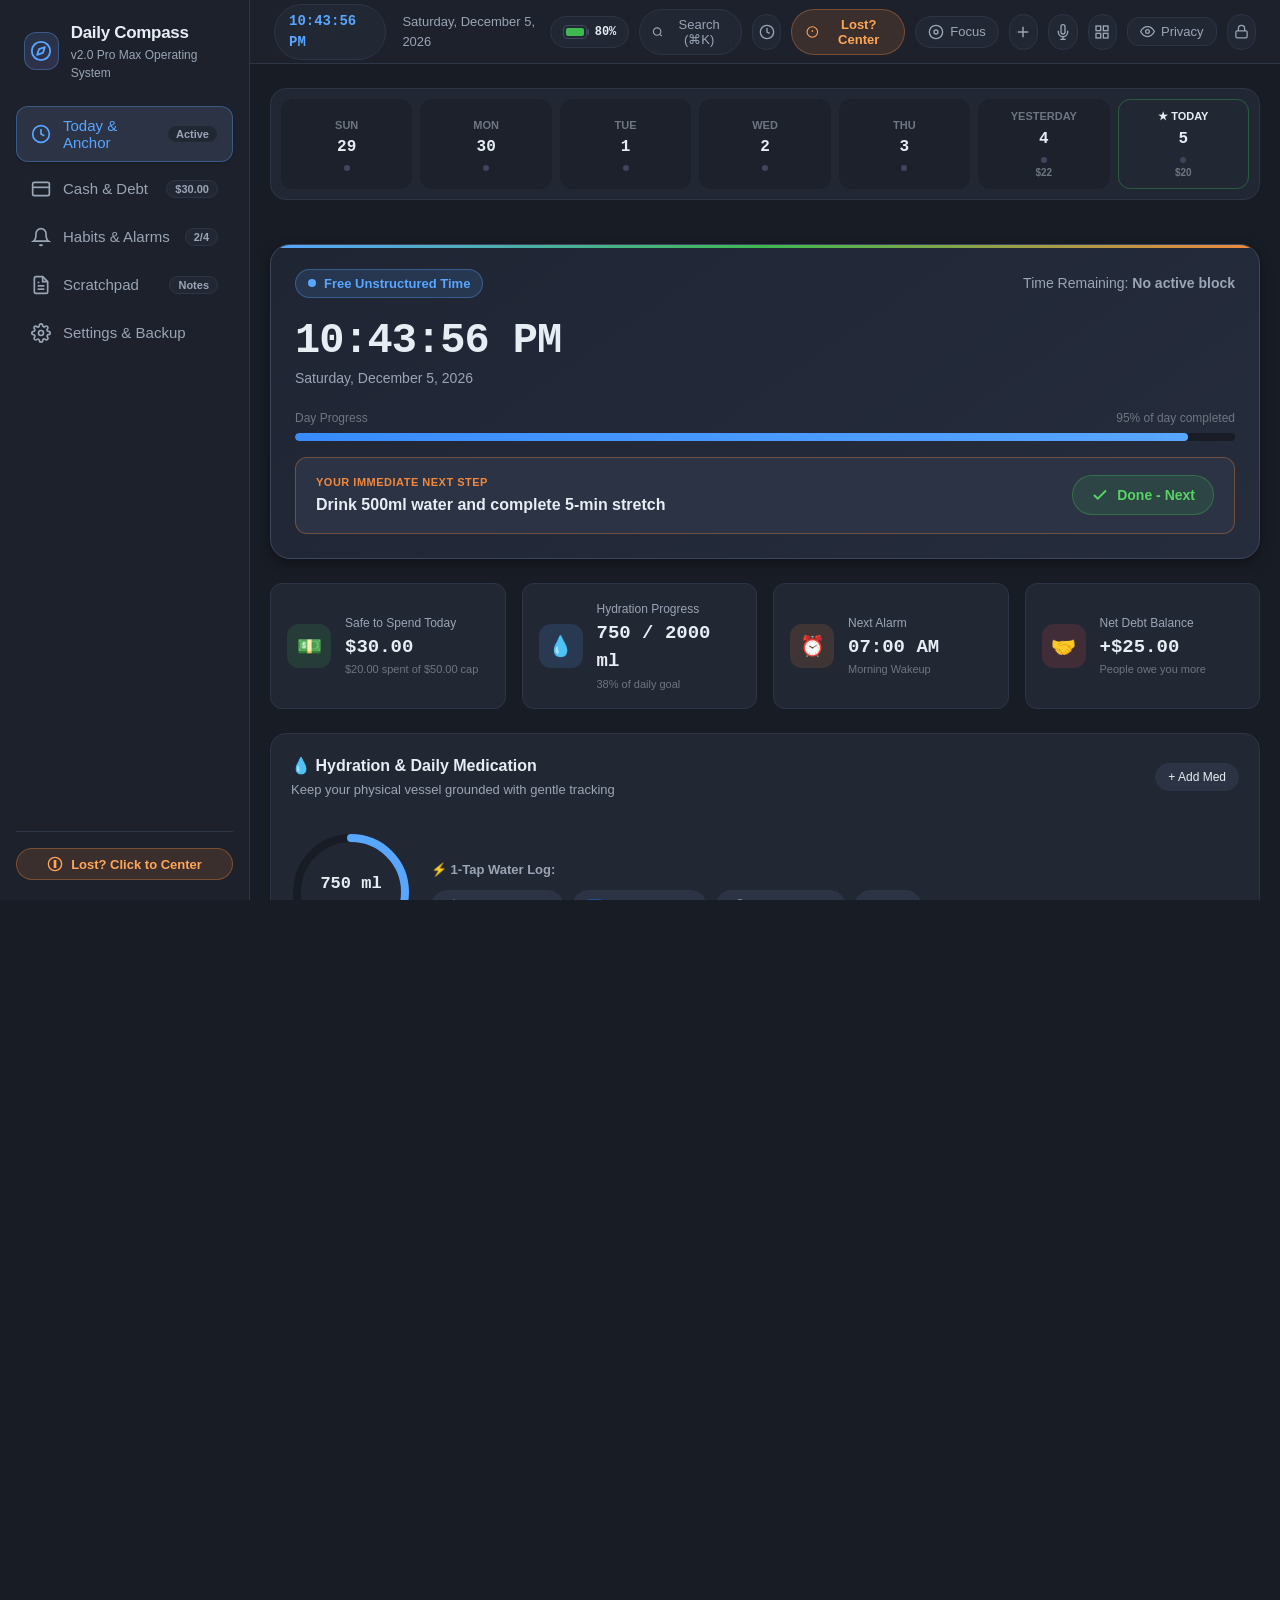
==== commit 0957bae7: "feat(v2.2): implement Pro Max Ultra (voice dictation, chrono-strip runway, life archetypes)" ====
--- a/index.html
+++ b/index.html
@@ -111,6 +111,16 @@
             <svg width="18" height="18" viewBox="0 0 24 24" fill="none" stroke="currentColor" stroke-width="2"><line x1="12" y1="5" x2="12" y2="19"/><line x1="5" y1="12" x2="19" y2="12"/></svg>
           </button>
 
+          <!-- Voice Scratchpad Dictation Button -->
+          <button class="btn-icon-action" id="btn-header-voice" title="Voice Scratchpad: Speak your thought with auto-tagging (Alt+V)">
+            <svg width="16" height="16" viewBox="0 0 24 24" fill="none" stroke="currentColor" stroke-width="2"><path d="M12 1a3 3 0 0 0-3 3v8a3 3 0 0 0 6 0V4a3 3 0 0 0-3-3z"/><path d="M19 10v2a7 7 0 0 1-14 0v-2"/><line x1="12" y1="19" x2="12" y2="23"/><line x1="8" y1="23" x2="16" y2="23"/></svg>
+          </button>
+
+          <!-- Life-Setup Templates Modal Trigger -->
+          <button class="btn-icon-action" id="btn-header-templates" title="Starter Cockpits & Life Templates (ADHD, Remote Work, Recovery)">
+            <svg width="16" height="16" viewBox="0 0 24 24" fill="none" stroke="currentColor" stroke-width="2"><rect x="3" y="3" width="7" height="7"/><rect x="14" y="3" width="7" height="7"/><rect x="14" y="14" width="7" height="7"/><rect x="3" y="14" width="7" height="7"/></svg>
+          </button>
+
           <!-- Peek Privacy (Balance Masking) Toggle -->
           <button class="btn-privacy-toggle" id="btn-peek-privacy" title="Peek Privacy: Blur balances & private notes (Alt+P or Alt+M)">
             <svg width="15" height="15" viewBox="0 0 24 24" fill="none" stroke="currentColor" stroke-width="2"><path d="M1 12s4-8 11-8 11 8 11 8-4 8-11 8-11-8-11-8z"/><circle cx="12" cy="12" r="3"/><line id="privacy-slash-line" x1="2" y1="2" x2="22" y2="22" stroke="currentColor" stroke-width="2" style="display: none;"/></svg>
@@ -141,6 +151,19 @@
              VIEW 1: TODAY & THE CURRENT FOCUS ANCHOR ("Where Am I Now?")
              ================================================================= -->
         <section class="view-section active" id="view-today">
+          <!-- Retrospective Day Inspection Banner -->
+          <div class="retro-inspection-banner" id="retro-inspection-banner">
+            <span>📅 <strong>Historical View:</strong> Inspecting <span id="retro-inspected-date-label">Yesterday</span>. Habit logs and telemetry are historical.</span>
+            <button class="btn-secondary" id="btn-return-today" style="padding: 4px 12px; font-size: 11px;">Return to Today ↺</button>
+          </div>
+
+          <!-- 7-Day Rolling Chrono-Strip Runway -->
+          <div class="chrono-strip-wrapper" id="chrono-strip-wrapper">
+            <div class="chrono-strip-container" id="chrono-strip-days">
+              <!-- Dynamically populated 7 rolling day chips -->
+            </div>
+          </div>
+
           <!-- The Master Anchor Hero Card -->
           <div class="anchor-hero-card">
             <div class="anchor-top-bar">
@@ -508,7 +531,18 @@
                   <option value="Later">Later</option>
                 </select>
               </div>
-              <button class="btn-primary" id="btn-save-scratchpad" style="padding: 8px 18px; font-size: 13px;">Save Thought</button>
+              <div style="display: flex; gap: 8px;">
+                <button type="button" class="btn-voice-dictation" id="btn-scratch-voice" title="Speak thought (Alt+V)">
+                  <span>🎙️</span>
+                  <span id="voice-btn-label">Speak</span>
+                </button>
+                <button class="btn-primary" id="btn-save-scratchpad" style="padding: 8px 18px; font-size: 13px;">Save Thought</button>
+              </div>
+            </div>
+            <!-- Live Voice Transcript Banner -->
+            <div class="voice-transcript-banner" id="voice-transcript-banner">
+              <span id="voice-transcript-text">Listening... speak your thought...</span>
+              <button class="btn-secondary" id="btn-voice-cancel" style="padding: 2px 8px; font-size: 11px;">Stop</button>
             </div>
           </div>
 
@@ -621,6 +655,20 @@
             </div>
             <div class="snapshot-list" id="snapshots-list-container">
               <!-- Dynamically populated -->
+            </div>
+          </div>
+
+          <!-- Life-Setup Starter Cockpits (Archetype Templates) -->
+          <div class="card">
+            <div class="card-header">
+              <div>
+                <div class="card-title">🧩 Life-Setup Starter Cockpits (Templates)</div>
+                <div class="card-subtitle">Zero blank-canvas friction: Turnkey archetypes with guaranteed 1-click snapshot rollback</div>
+              </div>
+              <button class="btn-primary" id="btn-open-templates-modal" style="padding: 6px 14px; font-size: 12px;">Browse Cockpits</button>
+            </div>
+            <div style="font-size: 13px; color: var(--text-secondary);">
+              Choose between <strong>ADHD Focus Navigator</strong>, <strong>Remote Freelancer</strong>, or <strong>Gentle Recovery</strong> to instantly install calibrated daily routines, habits, and budgets.
             </div>
           </div>
 
@@ -1238,6 +1286,66 @@
     </div>
   </div>
 
+  <!-- 15. Life-Setup Templates Modal (v2.2 Pro Max Ultra) -->
+  <div class="modal-backdrop" id="modal-life-templates">
+    <div class="modal-container" style="max-width: 680px;">
+      <div class="card-header">
+        <div>
+          <div class="card-title">🧩 Life-Setup Starter Cockpits</div>
+          <div class="card-subtitle">Install research-grounded blueprints with 1-click snapshot rollback protection</div>
+        </div>
+        <button class="btn-icon-action" id="btn-close-templates">&times;</button>
+      </div>
+
+      <div class="template-card-grid">
+        <!-- Archetype 1: ADHD Focus Navigator -->
+        <div class="template-archetype-card" data-template="adhd-navigator">
+          <div>
+            <span class="template-badge-pill" style="background-color: var(--accent-cobalt-bg); color: var(--accent-cobalt-soft); border: 1px solid var(--accent-cobalt-border);">Dopamine Paced</span>
+            <h3 style="font-size: 16px; font-weight: 700; color: var(--text-primary); margin-bottom: 4px;">ADHD Focus Navigator</h3>
+            <p style="font-size: 12px; color: var(--text-secondary); margin-bottom: 12px;">Calibrated for low-dopamine mornings, 50m Pomodoro sprints, mid-day sensory walk, and magnesium wind-down.</p>
+            <div style="font-size: 11px; color: var(--text-muted); line-height: 1.6;">
+              <div>• <strong>Budget:</strong> $45/day cap</div>
+              <div>• <strong>Sound:</strong> 432 Hz Zen Bowl</div>
+              <div>• <strong>Routines:</strong> 4 structured blocks</div>
+            </div>
+          </div>
+          <button type="button" class="btn-primary btn-install-template" data-template="adhd-navigator" style="margin-top: 14px; width: 100%;">Install Blueprint</button>
+        </div>
+
+        <!-- Archetype 2: Remote Freelancer -->
+        <div class="template-archetype-card" data-template="freelance-pro">
+          <div>
+            <span class="template-badge-pill" style="background-color: var(--accent-sage-bg); color: var(--accent-sage-soft); border: 1px solid var(--accent-sage-border);">Boundary Guard</span>
+            <h3 style="font-size: 16px; font-weight: 700; color: var(--text-primary); margin-bottom: 4px;">Remote Freelancer</h3>
+            <p style="font-size: 12px; color: var(--text-secondary); margin-bottom: 12px;">Defends work-from-home boundaries with virtual commute walks, deep client delivery, and 17:00 hard shutdowns.</p>
+            <div style="font-size: 11px; color: var(--text-muted); line-height: 1.6;">
+              <div>• <strong>Budget:</strong> $60/day cap</div>
+              <div>• <strong>Sound:</strong> Gentle Triad</div>
+              <div>• <strong>Routines:</strong> 3 boundary blocks</div>
+            </div>
+          </div>
+          <button type="button" class="btn-primary btn-install-template" data-template="freelance-pro" style="margin-top: 14px; width: 100%;">Install Blueprint</button>
+        </div>
+
+        <!-- Archetype 3: Gentle Recovery -->
+        <div class="template-archetype-card" data-template="gentle-recovery">
+          <div>
+            <span class="template-badge-pill" style="background-color: var(--accent-amber-bg); color: var(--accent-amber-soft); border: 1px solid var(--accent-amber-border);">Spoonie Paced</span>
+            <h3 style="font-size: 16px; font-weight: 700; color: var(--text-primary); margin-bottom: 4px;">Gentle Recovery</h3>
+            <p style="font-size: 12px; color: var(--text-secondary); margin-bottom: 12px;">Low-spoon restorative pacing for high burnout or chronic fatigue. Gentle Mode on by default, zero guilt.</p>
+            <div style="font-size: 11px; color: var(--text-muted); line-height: 1.6;">
+              <div>• <strong>Budget:</strong> $30/day cap</div>
+              <div>• <strong>Battery:</strong> 20% Gentle Mode</div>
+              <div>• <strong>Routines:</strong> 2 restorative blocks</div>
+            </div>
+          </div>
+          <button type="button" class="btn-primary btn-install-template" data-template="gentle-recovery" style="margin-top: 14px; width: 100%;">Install Blueprint</button>
+        </div>
+      </div>
+    </div>
+  </div>
+
   <!-- App Scripts -->
   <script type="module" src="js/store.js"></script>
   <script type="module" src="js/audio.js"></script>
--- a/css/styles.css
+++ b/css/styles.css
@@ -2403,3 +2403,222 @@
   color: var(--text-muted);
   margin-top: 4px;
 }
+
+/* ==========================================================================
+   v2.2 PRO MAX ULTRA — VOICE DICTATION & SENSORY GLOW
+   ========================================================================== */
+
+@keyframes calm-voice-breath {
+  0%, 100% {
+    box-shadow: 0 0 12px rgba(188, 140, 255, 0.25), 0 0 25px rgba(96, 205, 155, 0.15);
+    border-color: rgba(188, 140, 255, 0.45);
+    transform: scale(1);
+  }
+  50% {
+    box-shadow: 0 0 22px rgba(188, 140, 255, 0.45), 0 0 35px rgba(96, 205, 155, 0.30);
+    border-color: rgba(96, 205, 155, 0.65);
+    transform: scale(1.04);
+  }
+}
+
+.btn-voice-dictation {
+  display: inline-flex;
+  align-items: center;
+  gap: 8px;
+  padding: 6px 14px;
+  background-color: var(--bg-card);
+  border: 1px solid var(--border-subtle);
+  border-radius: var(--radius-md);
+  color: var(--text-secondary);
+  font-size: 13px;
+  font-weight: 500;
+  cursor: pointer;
+  transition: all var(--duration-fast) var(--ease-calm);
+}
+
+.btn-voice-dictation:hover {
+  background-color: var(--bg-card-hover);
+  color: var(--text-primary);
+  border-color: var(--border-muted);
+}
+
+.btn-voice-dictation.recording {
+  background-color: rgba(188, 140, 255, 0.15);
+  color: #d2a8ff;
+  border-color: #bc8cff;
+  animation: calm-voice-breath 2.4s infinite ease-in-out;
+}
+
+.voice-transcript-banner {
+  display: none;
+  background-color: rgba(188, 140, 255, 0.12);
+  border: 1px solid rgba(188, 140, 255, 0.35);
+  border-radius: var(--radius-md);
+  padding: 10px 14px;
+  color: var(--text-primary);
+  font-size: 13px;
+  margin-top: 8px;
+  align-items: center;
+  justify-content: space-between;
+  gap: 10px;
+}
+
+.voice-transcript-banner.show {
+  display: flex;
+}
+
+/* ==========================================================================
+   v2.2 PRO MAX ULTRA — 7-DAY ROLLING CHRONO-STRIP
+   ========================================================================== */
+
+.chrono-strip-wrapper {
+  margin-bottom: 20px;
+}
+
+.chrono-strip-container {
+  display: grid;
+  grid-template-columns: repeat(7, 1fr);
+  gap: 8px;
+  background-color: var(--bg-card);
+  border: 1px solid var(--border-subtle);
+  border-radius: var(--radius-lg);
+  padding: 10px;
+}
+
+@media (max-width: 640px) {
+  .chrono-strip-container {
+    overflow-x: auto;
+    display: flex;
+    gap: 8px;
+    padding: 8px;
+  }
+  .chrono-day-chip {
+    min-width: 62px;
+    flex-shrink: 0;
+  }
+}
+
+.chrono-day-chip {
+  display: flex;
+  flex-direction: column;
+  align-items: center;
+  justify-content: center;
+  padding: 8px 6px;
+  border-radius: var(--radius-md);
+  background-color: var(--bg-canvas-subtle);
+  border: 1px solid transparent;
+  cursor: pointer;
+  transition: all var(--duration-fast) var(--ease-calm);
+  position: relative;
+}
+
+.chrono-day-chip:hover {
+  background-color: var(--bg-card-hover);
+  border-color: var(--border-muted);
+}
+
+.chrono-day-chip.active {
+  background-color: var(--accent-cobalt-bg);
+  border-color: var(--accent-cobalt);
+}
+
+.chrono-day-chip.today {
+  border-color: var(--accent-sage-border);
+}
+
+.chrono-day-name {
+  font-size: 11px;
+  font-weight: 600;
+  color: var(--text-muted);
+  text-transform: uppercase;
+}
+
+.chrono-day-chip.active .chrono-day-name {
+  color: var(--accent-cobalt-soft);
+}
+
+.chrono-day-number {
+  font-size: 16px;
+  font-weight: 700;
+  font-family: var(--font-mono);
+  color: var(--text-primary);
+  margin: 2px 0;
+}
+
+.chrono-dot-row {
+  display: flex;
+  gap: 3px;
+  margin-top: 4px;
+}
+
+.chrono-micro-dot {
+  width: 6px;
+  height: 6px;
+  border-radius: 50%;
+  background-color: var(--border-muted);
+}
+
+.chrono-micro-dot.done {
+  background-color: var(--accent-sage);
+  box-shadow: 0 0 6px rgba(96, 205, 155, 0.4);
+}
+
+.chrono-micro-dot.partial {
+  background-color: var(--accent-cobalt);
+}
+
+.retro-inspection-banner {
+  display: none;
+  background-color: var(--accent-amber-bg);
+  border: 1px solid var(--accent-amber-border);
+  border-radius: var(--radius-md);
+  padding: 10px 16px;
+  color: var(--accent-amber-soft);
+  font-size: 13px;
+  font-weight: 500;
+  margin-bottom: 16px;
+  align-items: center;
+  justify-content: space-between;
+}
+
+.retro-inspection-banner.show {
+  display: flex;
+}
+
+/* ==========================================================================
+   v2.2 PRO MAX ULTRA — LIFE-SETUP TEMPLATES MODAL
+   ========================================================================== */
+
+.template-card-grid {
+  display: grid;
+  grid-template-columns: repeat(auto-fit, minmax(240px, 1fr));
+  gap: 16px;
+  margin-top: 14px;
+}
+
+.template-archetype-card {
+  display: flex;
+  flex-direction: column;
+  justify-content: space-between;
+  padding: 18px;
+  background-color: var(--bg-card-raised, #323a4d);
+  border: 1px solid var(--border-subtle);
+  border-radius: var(--radius-lg);
+  cursor: pointer;
+  transition: all var(--duration-fast) var(--ease-calm);
+}
+
+.template-archetype-card:hover {
+  background-color: var(--bg-card-hover);
+  border-color: var(--accent-cobalt);
+  transform: translateY(-2px);
+}
+
+.template-badge-pill {
+  font-size: 11px;
+  font-weight: 600;
+  padding: 2px 8px;
+  border-radius: var(--radius-full);
+  display: inline-block;
+  margin-bottom: 8px;
+}
